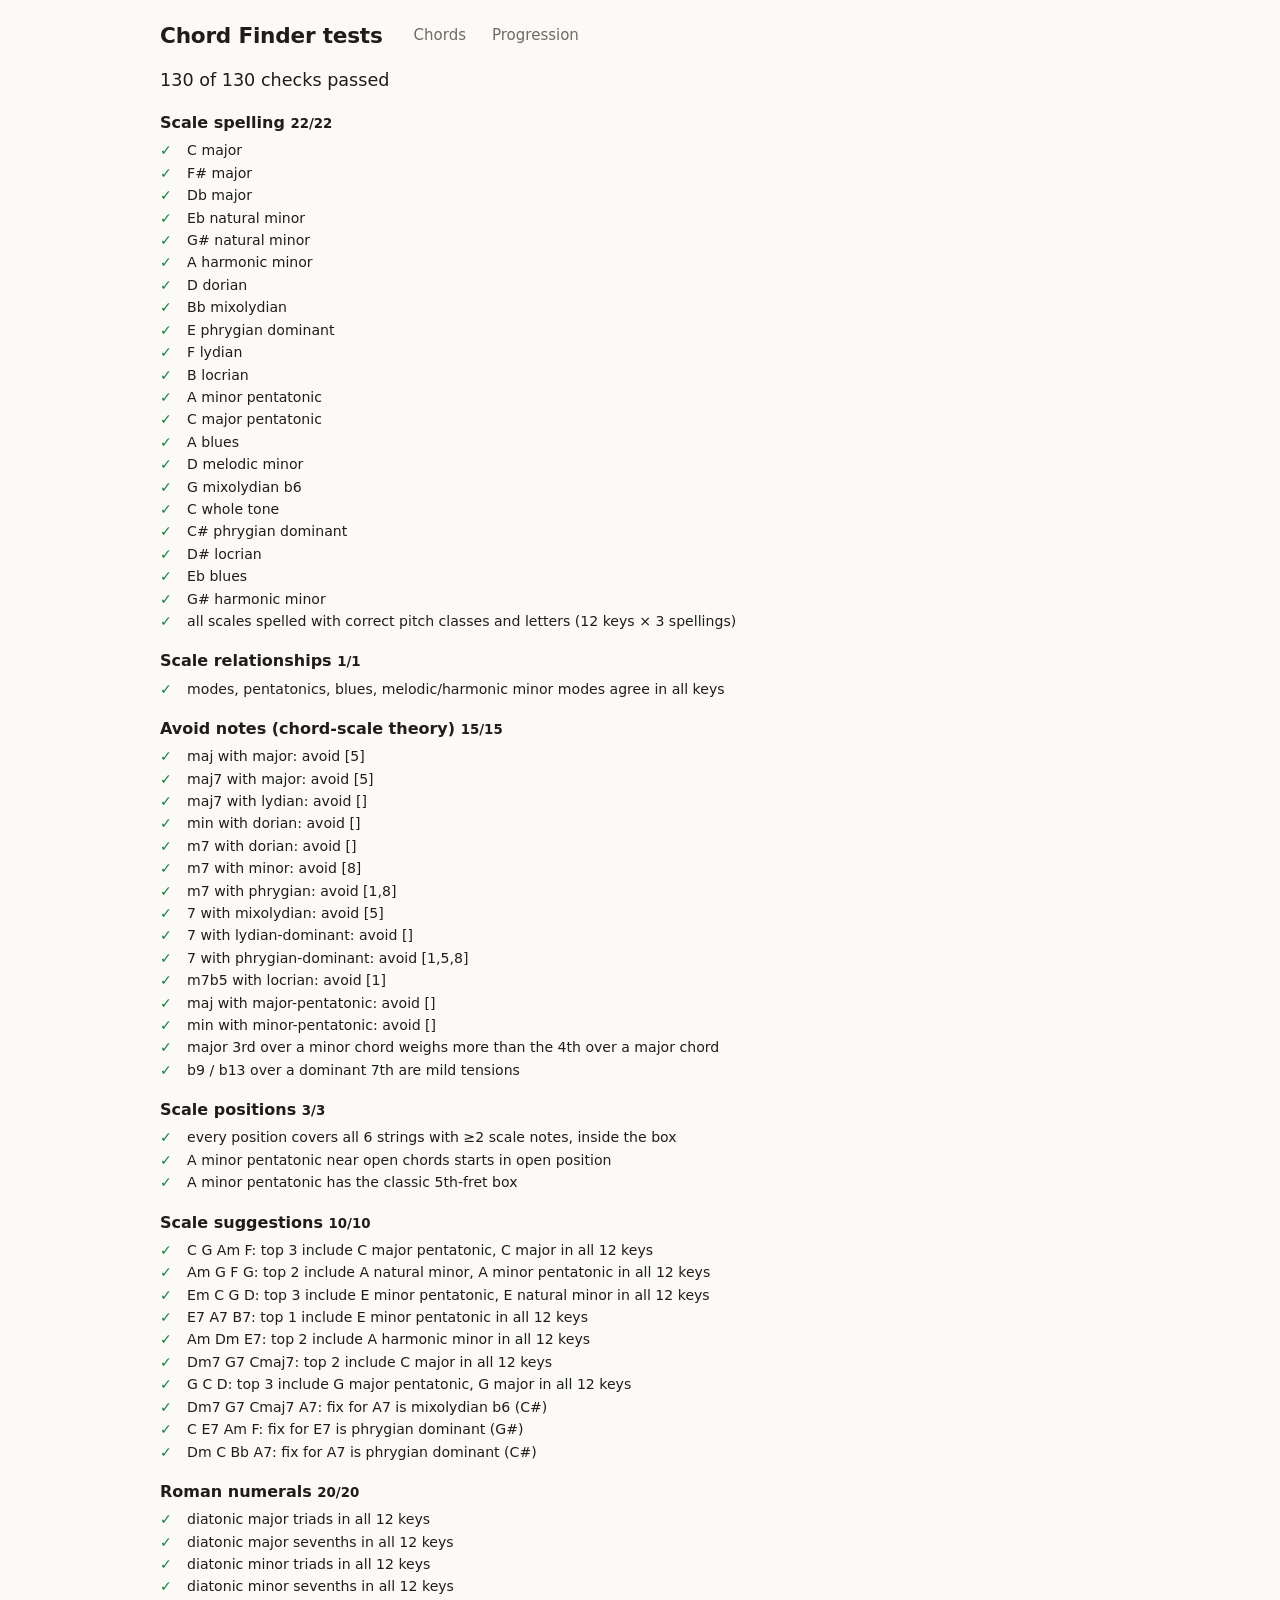
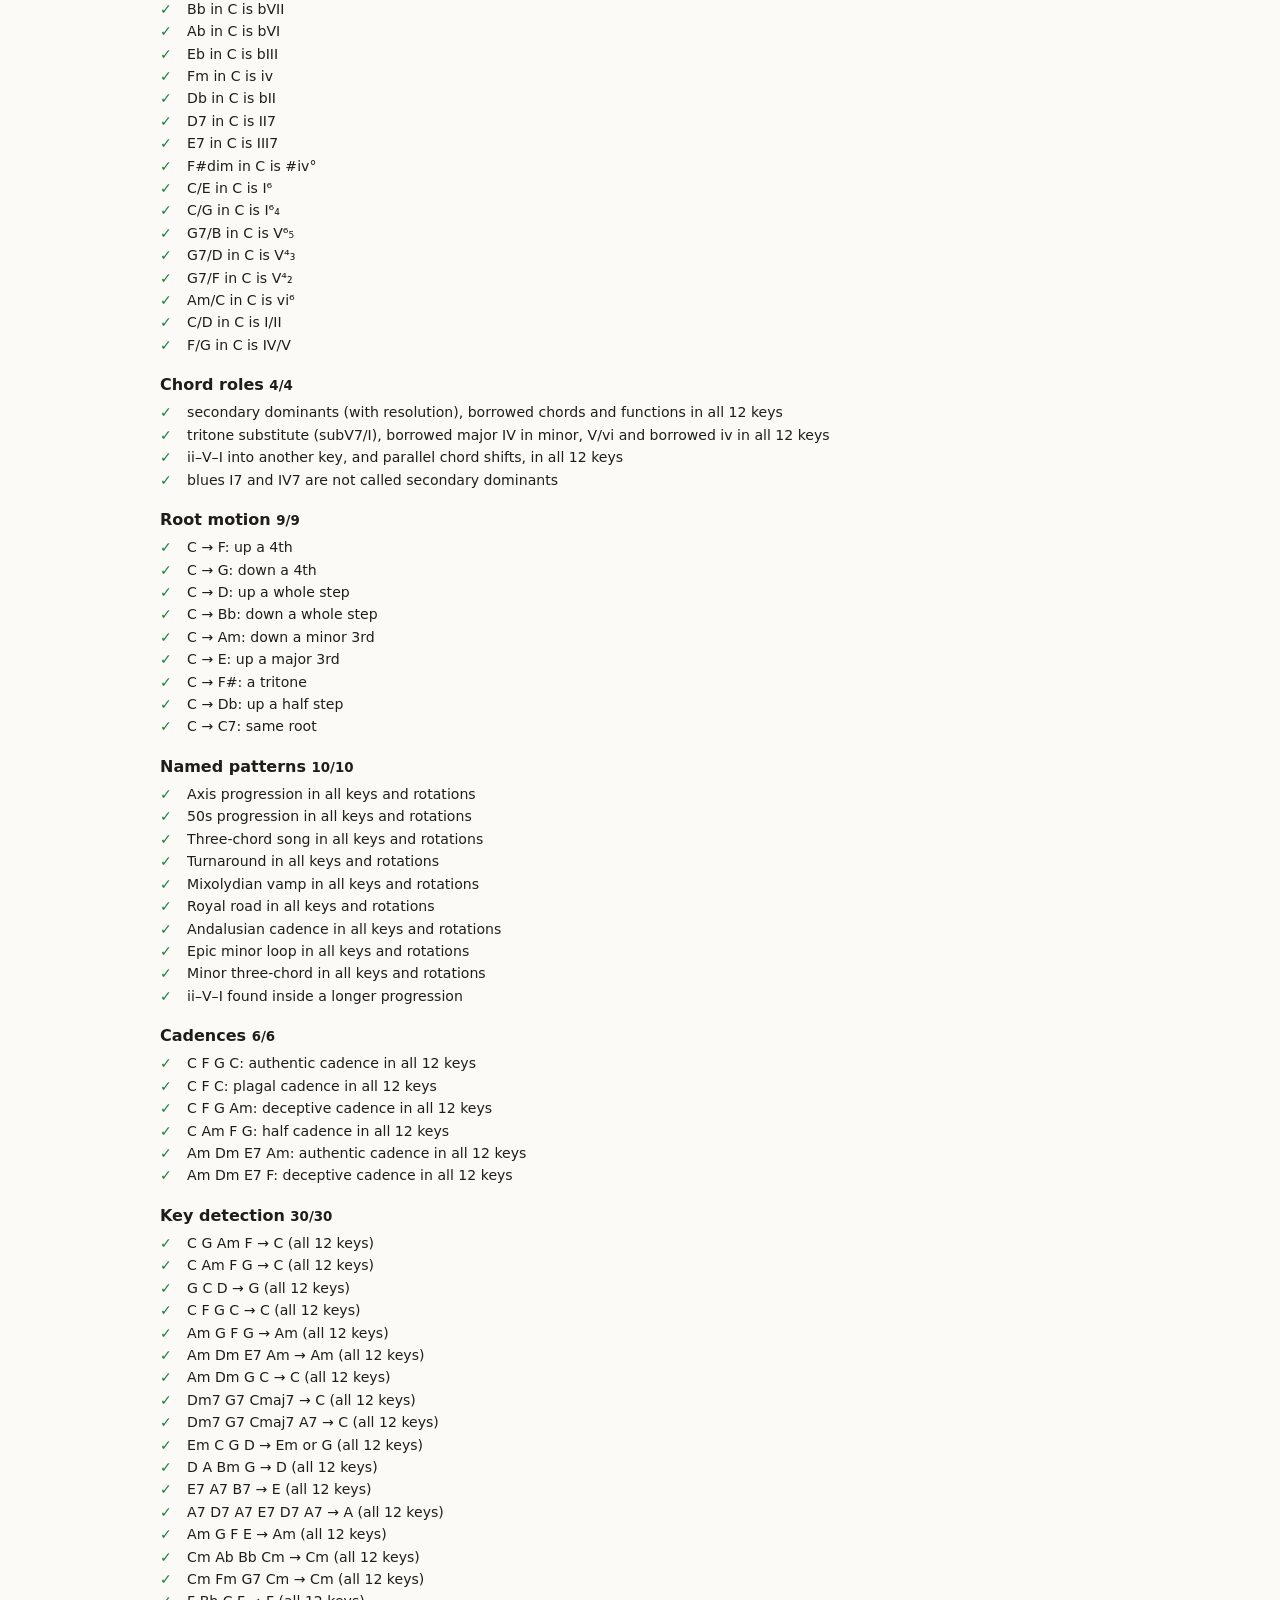
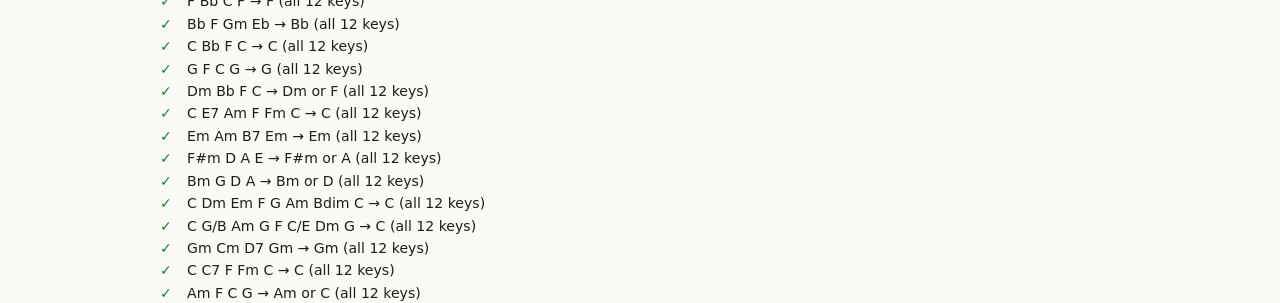
==== tests/index.html @ dffcf2ed "Initial commit: Chord Finder Chord lookup and progression planner for guitar: plain ES modules and J" ====
<!doctype html>
<html lang="en">
<head>
  <meta charset="utf-8">
  <meta name="viewport" content="width=device-width, initial-scale=1">
  <title>Chord Finder Tests</title>
  <link rel="stylesheet" href="../css/styles.css">
  <style>
    .t-summary { font-size: 1.1rem; margin: 0 0 16px; }
    .t-suite { margin: 18px 0 6px; font-size: 1rem; }
    .t-list { list-style: none; margin: 0; padding: 0; display: grid; gap: 2px; font-size: 0.88rem; }
    .t-list li { display: grid; grid-template-columns: 1.5em minmax(0, 1fr); gap: 6px; }
    .t-pass::before { content: "✓"; color: var(--easy); }
    .t-fail::before { content: "✗"; color: var(--hard); font-weight: 700; }
    .t-detail { display: block; color: var(--hard); font-size: 0.8rem; word-break: break-word; }
  </style>
</head>
<body>
  <header><h1>Chord Finder tests</h1><nav><a href="../index.html">Chords</a><a href="../progression.html">Progression</a></nav></header>
  <main><p class="t-summary" id="summary">Running…</p><div id="out"></div></main>
  <script type="module">
    const $ = s => document.querySelector(s);
    try {
      const { default: results } = await import('./tests.js');
      window.testResults = results;
      const failed = results.filter(r => !r.ok);
      $('#summary').textContent = `${results.length - failed.length} of ${results.length} checks passed${failed.length ? ` · ${failed.length} failed` : ''}`;
      const bySuite = Map.groupBy(results, r => r.suite);
      $('#out').innerHTML = [...bySuite].map(([suite, rs]) => `
        <h2 class="t-suite">${suite} <small>${rs.filter(r => r.ok).length}/${rs.length}</small></h2>
        <ul class="t-list">${rs.map(r => `<li class="${r.ok ? 't-pass' : 't-fail'}"><span>${r.name}${r.detail ? `<span class="t-detail">${r.detail}</span>` : ''}</span></li>`).join('')}</ul>`).join('');
    } catch (e) {
      window.testResults = [{ suite: 'runner', name: 'load', ok: false, detail: String(e.stack || e) }];
      $('#summary').textContent = 'Test run crashed: ' + e;
    }
  </script>
</body>
</html>
---- css/styles.css ----
:root {
  --bg: #fbfaf7;
  --surface: #ffffff;
  --text: #1f1d1a;
  --muted: #6f6a62;
  --line: #d9d4ca;
  --accent: #c2410c;
  --accent-contrast: #ffffff;
  --dot: #2b2824;
  --dot-text: #ffffff;
  --easy: #15803d;
  --improver: #4d7c0f;
  --medium: #b45309;
  --hard: #b91c1c;
  color-scheme: light;

  /* Layout: one content width and one set of control sizes for every block. */
  --content: 960px;
  --gutter: 16px;
  --control-h: 36px;
  --chip-h: 32px;
  --radius: 8px;
  --label-col: 3.5rem;   /* row labels on the chord page (Root / Type / Bass) */
  --score-col: 11em;     /* level + effort column in ranking and top-3 rows */
}
@media (prefers-color-scheme: dark) {
  :root {
    --bg: #161513;
    --surface: #211f1c;
    --text: #ece8e1;
    --muted: #a39d93;
    --line: #45413b;
    --accent: #fb923c;
    --accent-contrast: #1b1107;
    --dot: #ece8e1;
    --dot-text: #161513;
    --easy: #4ade80;
    --improver: #bef264;
    --medium: #fbbf24;
    --hard: #f87171;
    color-scheme: dark;
  }
}

/* ---- Base ---------------------------------------------------------------- */
* { box-sizing: border-box; }
body {
  margin: 0;
  background: var(--bg);
  color: var(--text);
  font: 15px/1.45 system-ui, -apple-system, "Segoe UI", sans-serif;
}
header, main, footer {
  max-width: calc(var(--content) + 2 * var(--gutter));
  margin: 0 auto;
  padding: 0 var(--gutter);
}
header { display: flex; flex-wrap: wrap; align-items: center; gap: 8px 20px; padding-top: 20px; padding-bottom: 16px; }
h1 { font-size: 1.35rem; margin: 0; letter-spacing: -0.01em; }
h2 { font-size: 1.15rem; margin: 0; }
.visually-hidden { position: absolute; width: 1px; height: 1px; overflow: hidden; clip: rect(0 0 0 0); }
.hint { color: var(--muted); font-size: 0.88rem; margin: 4px 0 0; }
.empty { color: var(--muted); }
.optional { opacity: 0.5; }
.tab { font-family: ui-monospace, "Cascadia Mono", Consolas, monospace; font-size: 0.95rem; letter-spacing: 0.06em; }

nav { display: flex; gap: 4px; }
nav a { padding: 4px 10px; border: 1px solid transparent; border-radius: var(--radius); color: var(--muted); text-decoration: none; }
nav a:hover { color: var(--text); }
nav a[aria-current="page"] { color: var(--text); background: var(--surface); border-color: var(--line); }

footer { color: var(--muted); font-size: 0.85rem; padding-bottom: 24px; }
footer > * { border-top: 1px solid var(--line); padding-top: 12px; }
footer > * + * { border-top: 0; padding-top: 0; }

/* ---- Form controls ------------------------------------------------------- */
.entry { display: grid; gap: 10px; margin: 0 0 20px; }
.field { display: flex; flex-direction: column; gap: 4px; min-width: 0; font-size: 0.8rem; color: var(--muted); }
.field input, .field select {
  width: 100%; height: var(--control-h); padding: 0 10px;
  font: inherit; font-size: 0.95rem; color: var(--text);
  background: var(--surface); border: 1px solid var(--line); border-radius: var(--radius);
}
.field.wide input { height: 42px; padding: 0 12px; font-size: 1.1rem; }
.field input:focus, .field select:focus { outline: 2px solid var(--accent); outline-offset: 1px; }
.field input.invalid { border-color: var(--hard); }

.examples { display: flex; flex-wrap: wrap; gap: 6px; }
.examples button {
  padding: 2px 10px; font: inherit; font-size: 0.8rem; color: var(--muted);
  background: none; border: 1px dashed var(--line); border-radius: 999px; cursor: pointer;
}
.examples button:hover { color: var(--text); border-color: var(--accent); }
.examples-label { font-size: 0.8rem; color: var(--muted); margin-left: 8px; align-self: center; }
.examples button.song { border-style: solid; }

/* Options fill the same width as the input above them. */
.options { display: grid; grid-template-columns: repeat(auto-fit, minmax(150px, 1fr)); gap: 12px; margin-top: 4px; }
.checks { display: flex; flex-wrap: wrap; gap: 6px 20px; font-size: 0.9rem; }
.checks label { display: inline-flex; align-items: center; gap: 6px; }
.checks input { margin: 0; accent-color: var(--accent); }
.error { color: var(--hard); margin: 0; min-height: 1em; font-size: 0.88rem; }
.error:empty { display: none; }

/* ---- Chord page pickers -------------------------------------------------- */
.pickers { display: grid; gap: 10px; margin: 0 0 24px; }
.picker-row { display: grid; grid-template-columns: var(--label-col) minmax(0, 1fr); gap: 12px; align-items: start; }
.row-label {
  font-size: 0.75rem; text-transform: uppercase; letter-spacing: 0.06em; color: var(--muted);
  line-height: var(--chip-h);
}
.picker { display: flex; flex-wrap: wrap; gap: 6px; }
.picker button, .picker select {
  height: var(--chip-h); min-width: 40px; padding: 0 9px;
  font: inherit; font-size: 0.9rem; color: var(--text);
  background: var(--surface); border: 1px solid var(--line); border-radius: 6px; cursor: pointer;
}
.picker button:hover, .picker select:hover { border-color: var(--accent); }
/* Segmented Auto / ♭ / ♯ control at the end of the root row. */
.seg { display: inline-flex; margin-left: auto; }
.picker .seg button { min-width: 0; border-radius: 0; margin-left: -1px; }
.picker .seg button:first-child { border-radius: 6px 0 0 6px; margin-left: 0; }
.picker .seg button:last-child { border-radius: 0 6px 6px 0; }
.picker .seg button[aria-pressed="true"] { position: relative; }
.picker button[aria-pressed="true"], .picker select.active { background: var(--accent); border-color: var(--accent); color: var(--accent-contrast); }
.picker select option, .picker select optgroup { background: var(--surface); color: var(--text); }

#chord-info h2 { margin: 0 0 6px; font-size: 1.8rem; }
#chord-info h2 small { font-size: 1rem; font-weight: 400; color: var(--muted); margin-left: 6px; }
#chord-info dl { display: flex; flex-wrap: wrap; gap: 6px 28px; margin: 0; }
#chord-info dt { font-size: 0.75rem; text-transform: uppercase; letter-spacing: 0.06em; color: var(--muted); }
#chord-info dd { margin: 0; font-size: 1.05rem; word-spacing: 0.3em; }

/* ---- Voicing cards and diagrams ----------------------------------------- */
.voicing-grid {
  display: grid; grid-template-columns: repeat(auto-fill, minmax(150px, 1fr));
  gap: 12px; margin: 20px 0 24px;
}
.voicing {
  margin: 0; padding: 10px 8px 12px; background: var(--surface);
  border: 1px solid var(--line); border-radius: 10px;
  display: flex; flex-direction: column; align-items: center;
}
.voicing.differs { border-color: var(--accent); }
.voicing figcaption { display: flex; flex-direction: column; align-items: center; gap: 2px; text-align: center; font-size: 0.82rem; }
.shape, .reasons { color: var(--muted); }
.reasons { font-size: 0.75rem; }

.badge { font-size: 0.72rem; font-weight: 600; text-transform: uppercase; letter-spacing: 0.05em; }
.badge.beginner { color: var(--easy); }
.badge.improver { color: var(--improver); }
.badge.intermediate { color: var(--medium); }
.badge.advanced { color: var(--hard); }

.chord-diagram { overflow: visible; }
.chord-diagram .string, .chord-diagram .fret { stroke: var(--line); stroke-width: 1.2; }
.chord-diagram .string { stroke: var(--muted); stroke-width: 1; }
.chord-diagram .nut { stroke: var(--text); stroke-width: 4; }
.chord-diagram .dot, .chord-diagram .barre { fill: var(--dot); }
.chord-diagram .dot.root { fill: var(--accent); }
.chord-diagram .open { fill: none; stroke: var(--text); stroke-width: 1.4; }
.chord-diagram .open.root { stroke: var(--accent); stroke-width: 2; }
.chord-diagram .finger { fill: var(--dot-text); font-size: 10px; font-weight: 700; }
.chord-diagram .dot.root + .finger { fill: var(--accent-contrast); }
.chord-diagram .marker { fill: var(--muted); font-size: 14px; }
.chord-diagram .fret-label { fill: var(--muted); font-size: 11px; }
.chord-diagram .note-name { fill: var(--muted); font-size: 10px; }

/* ---- Progression page: harmony ------------------------------------------- */
#harmony { margin: 0 0 28px; }
#harmony:empty { display: none; }
.h-flow { display: flex; flex-wrap: wrap; align-items: center; gap: 8px 4px; margin-top: 12px; }
.h-chord {
  display: flex; flex-direction: column; align-items: center; min-width: 76px; padding: 6px 10px 7px;
  background: var(--surface); border: 1px solid var(--line); border-top: 3px solid var(--line); border-radius: var(--radius);
}
.h-chord.fn-T { border-top-color: var(--easy); }
.h-chord.fn-S { border-top-color: var(--medium); }
.h-chord.fn-D { border-top-color: var(--hard); }
.h-chord.secondary, .h-chord.borrowed, .h-chord.chromatic, .h-chord.tonicized { border-style: dashed; border-top-style: solid; }
.h-sym { font-size: 0.8rem; color: var(--muted); }
.h-num { font-size: 1.25rem; font-weight: 700; font-family: Georgia, "Times New Roman", serif; line-height: 1.2; }
.h-fn { font-size: 0.7rem; color: var(--muted); text-transform: uppercase; letter-spacing: 0.04em; }
.h-move { display: flex; flex-direction: column; align-items: center; min-width: 30px; font-size: 0.8rem; color: var(--muted); }
.h-move.strong { color: var(--easy); font-weight: 700; }
.h-move small { font-size: 0.65rem; }
.h-key { display: flex; flex-wrap: wrap; gap: 4px 16px; margin: 10px 0 0; font-size: 0.78rem; color: var(--muted); }
.h-key span::before { content: ""; display: inline-block; width: 14px; height: 3px; margin-right: 6px; vertical-align: middle; background: var(--line); }
.h-key .k-T::before { background: var(--easy); }
.h-key .k-S::before { background: var(--medium); }
.h-key .k-D::before { background: var(--hard); }
.h-key .k-out::before { background: none; border-top: 2px dashed var(--muted); height: 0; }
.h-key span:last-child::before { display: none; }
.h-key b { color: var(--easy); }
.h-notes { margin: 12px 0 0; padding-left: 18px; font-size: 0.88rem; color: var(--muted); }
.h-notes li { margin: 2px 0; }
.h-notes strong { color: var(--text); }

/* ---- Progression page: rankings ----------------------------------------- */
.rankings { display: grid; grid-template-columns: repeat(auto-fit, minmax(340px, 1fr)); gap: 20px 24px; }
.rankings .hint { margin: 2px 0 8px; }
.options-list, .alts { list-style: none; margin: 0; padding: 0; display: grid; gap: 4px; }

/* Ranking rows and top-3 rows share one look and one score column. */
.option, .alt {
  width: 100%; display: grid; gap: 10px; align-items: center;
  min-height: 40px; padding: 5px 10px;
  font: inherit; font-size: 0.88rem; text-align: left; color: var(--text);
  background: var(--surface); border: 1px solid var(--line); border-radius: var(--radius); cursor: pointer;
}
.option { grid-template-columns: 5.5em minmax(0, 1fr) 44px var(--score-col); }
.alt { grid-template-columns: 2em minmax(0, 1fr) var(--score-col); }
.option:hover, .alt:hover { border-color: var(--accent); }
.option[aria-pressed="true"], .alt[aria-pressed="true"] { border-color: var(--accent); box-shadow: inset 3px 0 0 var(--accent); }
.option.infeasible { color: var(--muted); }
.option.infeasible .opt-score { grid-column: span 2; justify-content: flex-end; }

.opt-label { font-weight: 600; line-height: 1.2; }
.opt-label small { display: block; font-weight: 400; color: var(--muted); font-size: 0.75rem; }
.opt-chords { color: var(--muted); overflow: hidden; text-overflow: ellipsis; white-space: nowrap; }
.opt-chords s { opacity: 0.6; }
.opt-meter { height: 6px; background: var(--line); border-radius: 3px; overflow: hidden; }
.opt-meter span { display: block; height: 100%; background: var(--accent); border-radius: 3px; }

/* Level on the left, effort on the right, same position in every row. */
.opt-score, .alt-cost {
  display: flex; justify-content: space-between; align-items: baseline; gap: 8px;
  white-space: nowrap; font-variant-numeric: tabular-nums;
}
.effort { font-variant-numeric: tabular-nums; }

.alt-rank { font-weight: 700; color: var(--muted); }
.alt-tabs { display: flex; flex-wrap: wrap; gap: 2px 14px; font-family: ui-monospace, "Cascadia Mono", Consolas, monospace; letter-spacing: 0.04em; }
.alt-tabs .diff { color: var(--accent); font-weight: 700; }

/* ---- Progression page: arrangement --------------------------------------- */
#arrangement { margin: 32px 0 28px; }
#arrangement .alts { margin: 10px 0 0; }
#arrangement > .hint { margin-top: 10px; }
.sequence { display: flex; flex-wrap: wrap; align-items: stretch; gap: 12px 4px; margin-top: 14px; }
.sequence .voicing { width: 150px; justify-content: flex-start; }
.sequence .move { align-self: center; }
.step-name { font-weight: 700; font-size: 1.1rem; }
.step-name small, .sounds { font-weight: 400; font-size: 0.75rem; color: var(--muted); }
.move { display: flex; flex-direction: column; align-items: center; width: 40px; color: var(--muted); font-size: 1.1rem; line-height: 1.2; }
.move small { font-size: 0.7rem; }
.move.stay, .move.slide { color: var(--easy); }

/* ---- Progression page: scales -------------------------------------------- */
#scales { margin: 8px 0 32px; }
#scales h3 { font-size: 1rem; margin: 22px 0 8px; }
#scales h3 small { font-weight: 400; color: var(--muted); }
.scale-list { margin-top: 10px; }
.scale-row { line-height: 1.3; }
.scale-main small { color: var(--muted); font-weight: 400; }
.scale-notes { font-size: 0.8rem; }
.per-chord { list-style: none; margin: 0; padding: 0; display: grid; gap: 4px; }
.per-chord li {
  display: grid; grid-template-columns: 5.5em minmax(0, 1fr); gap: 10px; align-items: baseline;
  padding: 6px 10px; border: 1px solid var(--line); border-radius: var(--radius); background: var(--surface); font-size: 0.88rem;
}
.per-chord li.misfit { border-color: var(--medium); }
.pc-chord { font-weight: 700; }
.watch { color: var(--medium); font-weight: 600; text-decoration: underline dotted; cursor: help; }
.fb-head { display: flex; flex-wrap: wrap; align-items: center; justify-content: space-between; gap: 8px 16px; margin: 22px 0 8px; }
.fb-head h3 { margin: 0 !important; }
.fb-wrap { overflow-x: auto; border: 1px solid var(--line); border-radius: var(--radius); background: var(--surface); padding: 8px 6px 2px; }
.fretboard { display: block; width: 100%; min-width: 720px; height: auto; }
.fb-string { stroke: var(--muted); stroke-width: 1; }
.fb-fret { stroke: var(--line); stroke-width: 1.5; }
.fb-nut { stroke: var(--text); stroke-width: 4; }
.fb-marker { fill: var(--line); }
.fb-num { fill: var(--muted); font-size: 11px; }
.fb-pos { fill: var(--accent); opacity: 0.12; }
.fb-note circle { fill: var(--surface); stroke: var(--text); stroke-width: 1.2; }
.fb-note text { fill: var(--text); font-size: 9.5px; font-weight: 600; }
.fb-note.root circle { fill: var(--accent); stroke: var(--accent); }
.fb-note.root text { fill: var(--accent-contrast); }
.fb-note.dim { opacity: 0.3; }

/* ---- Scoring legend ------------------------------------------------------ */
.legend { font-size: 0.85rem; color: var(--muted); }
.legend summary { cursor: pointer; color: var(--text); }
.legend p { margin: 8px 0; max-width: 75ch; }
.legend table { border-collapse: collapse; margin: 4px 0; }
.legend td { padding: 3px 14px 3px 0; vertical-align: top; }
.legend td:first-child { width: 8.5em; }
.legend td.num { font-variant-numeric: tabular-nums; white-space: nowrap; color: var(--text); }
#stats { margin: 12px 0 0; }

/* ---- Small screens ------------------------------------------------------- */
@media (max-width: 560px) {
  :root { --score-col: 9.5em; --label-col: 2.75rem; }
  .option { grid-template-columns: 5em minmax(0, 1fr) var(--score-col); }
  .opt-meter { display: none; }
  .option.infeasible .opt-score { grid-column: 2 / -1; justify-content: flex-start; font-size: 0.8rem; white-space: normal; }
  .alt { grid-template-columns: 1.6em minmax(0, 1fr); }
  .alt-cost { grid-column: 2; justify-content: flex-start; gap: 12px; }
  .badge { font-size: 0.68rem; letter-spacing: 0.03em; }
  .sequence .voicing { width: calc(50% - 24px); }
  .move { width: 32px; }
}
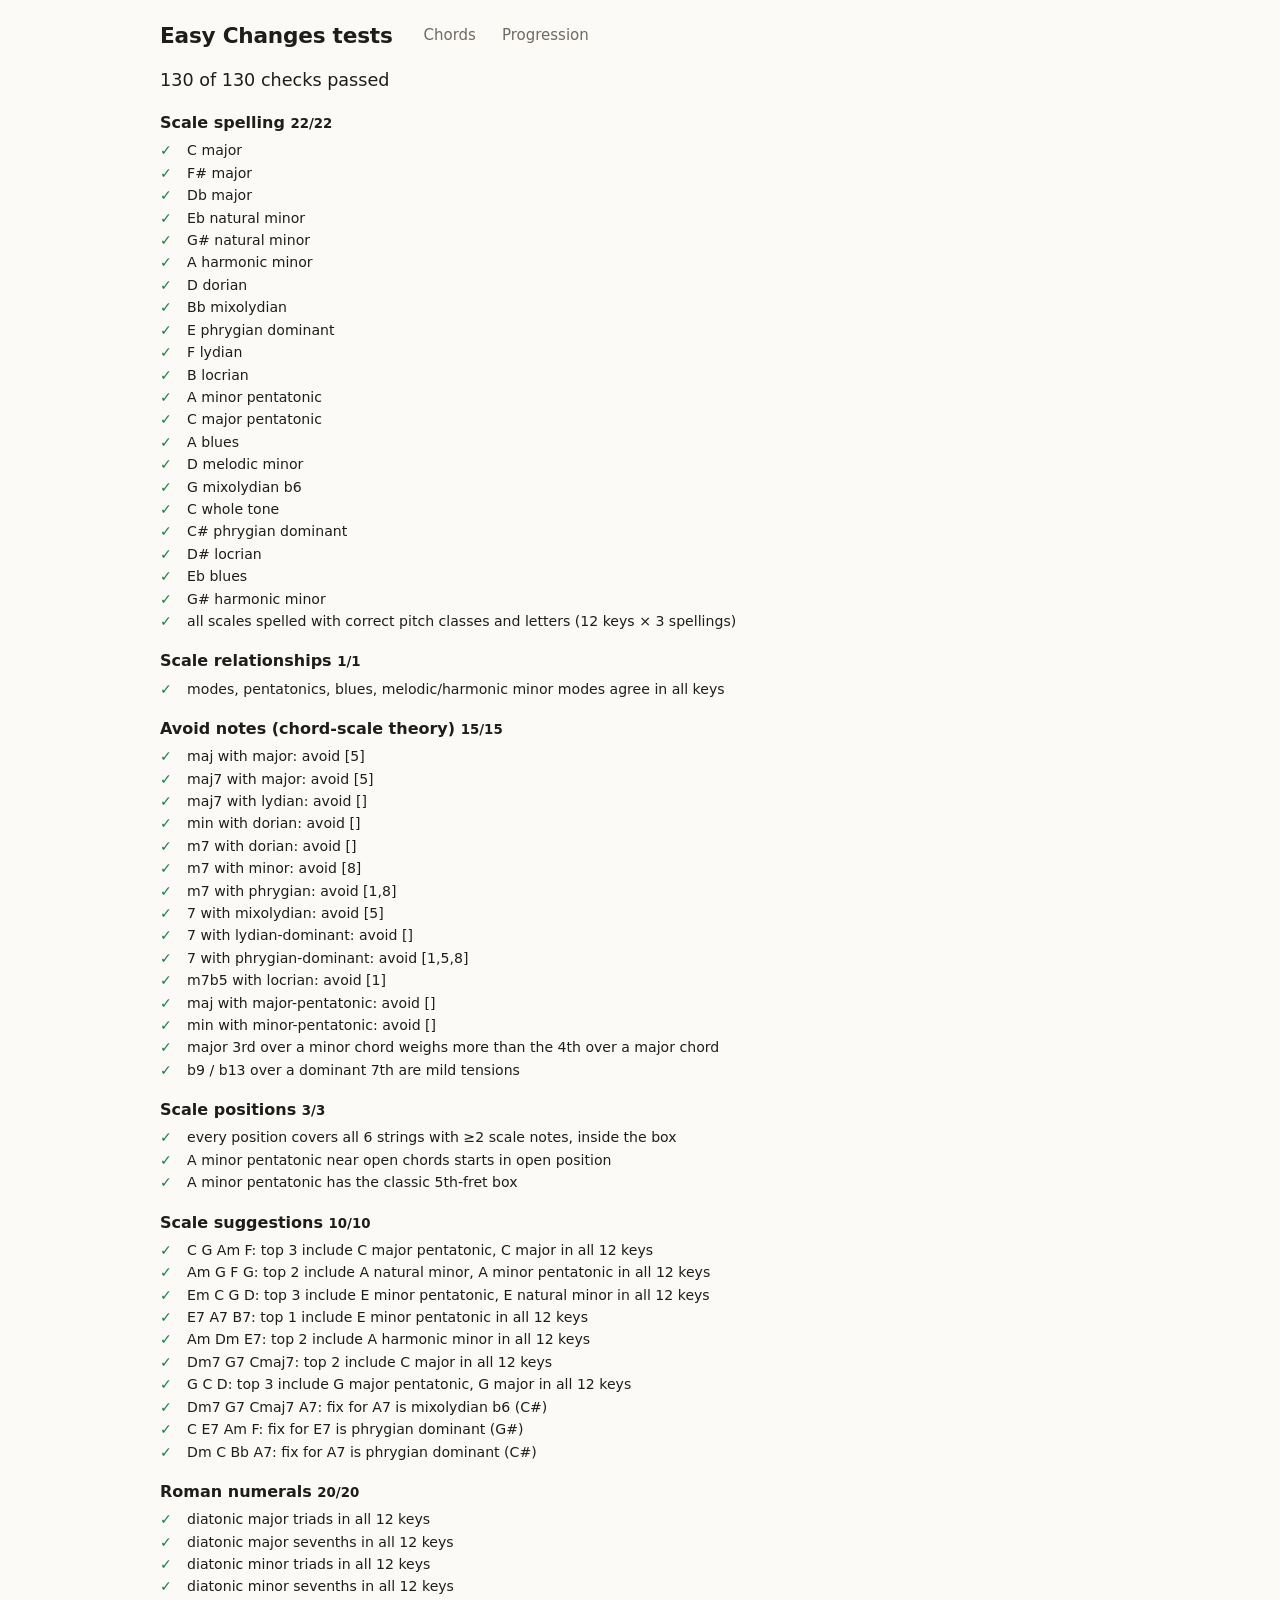
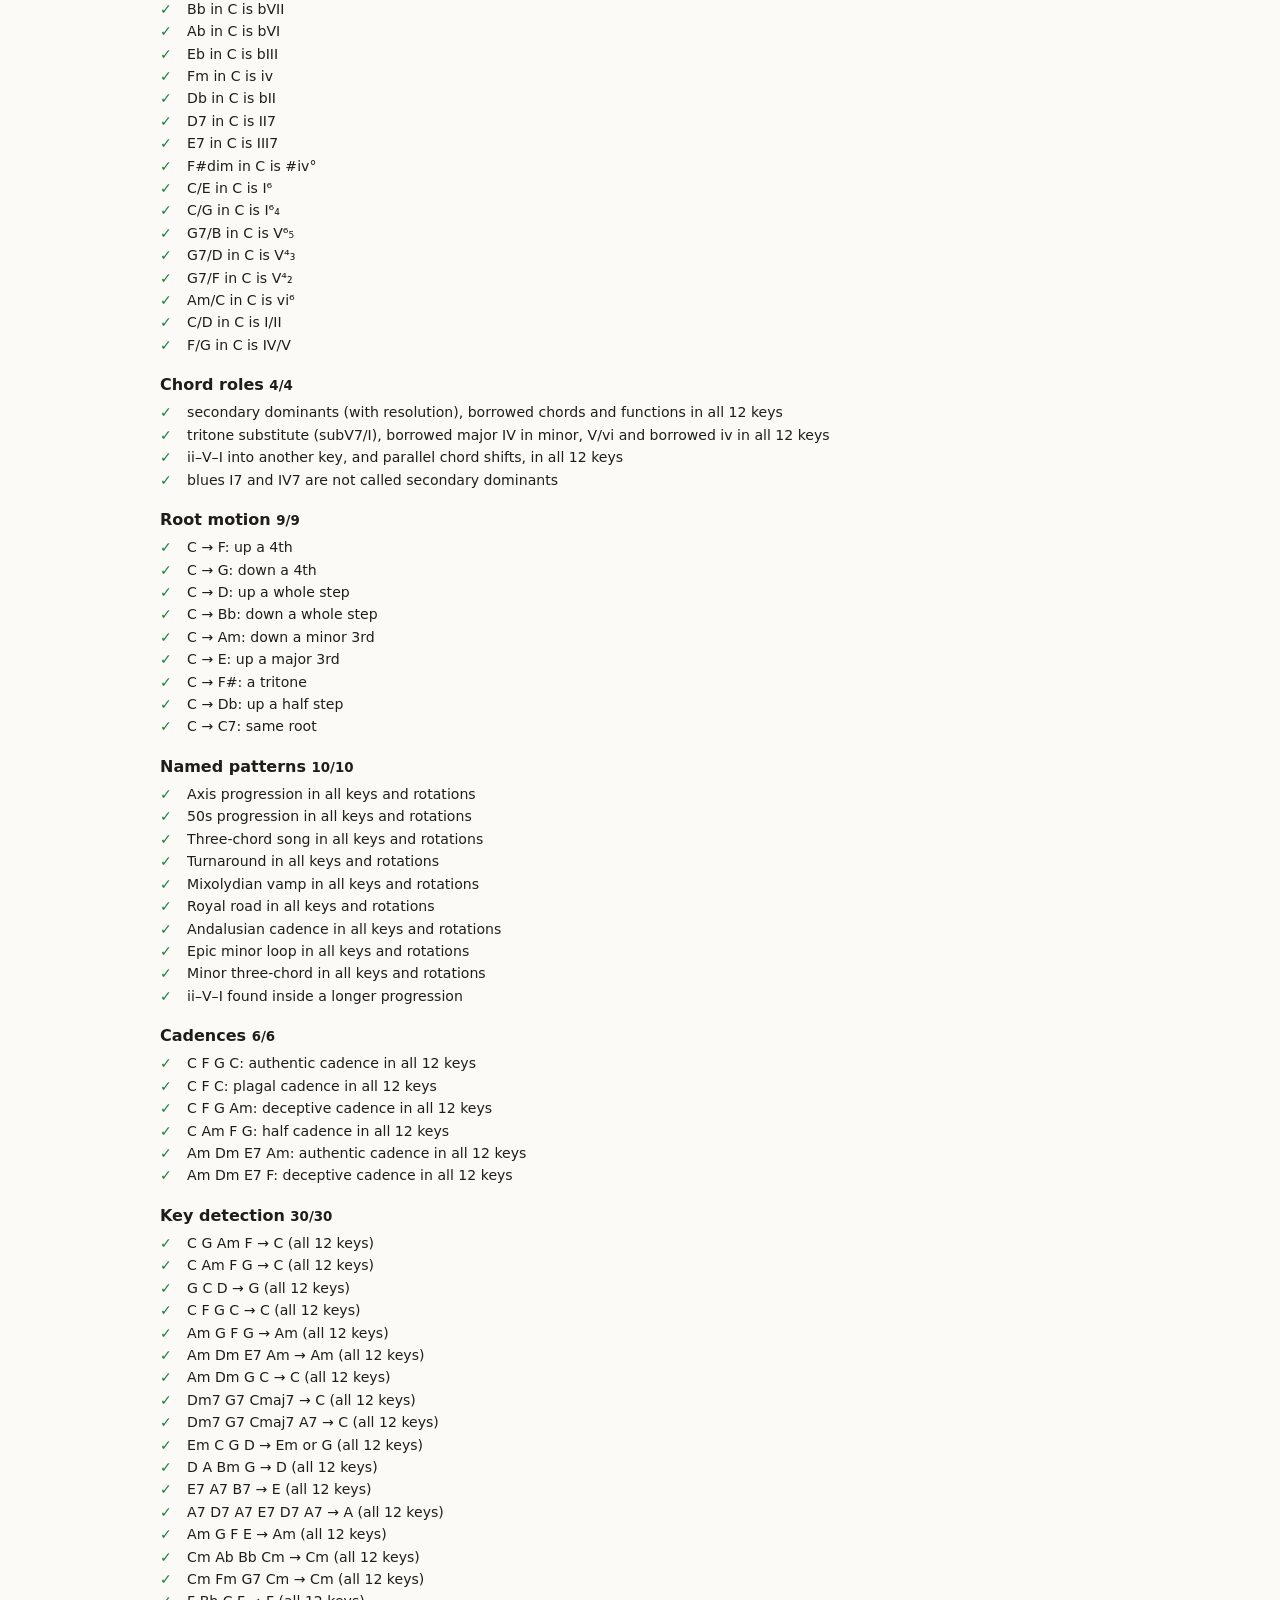
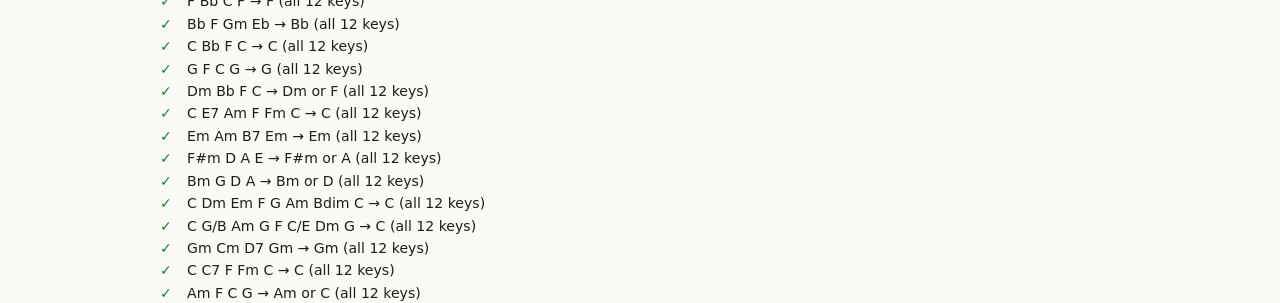
==== commit 87079cf4: "Rename to Easy Changes; prepare for GitHub Pages Page titles, headers and docs use the new name. .no" ====
--- a/tests/index.html
+++ b/tests/index.html
@@ -3,7 +3,7 @@
 <head>
   <meta charset="utf-8">
   <meta name="viewport" content="width=device-width, initial-scale=1">
-  <title>Chord Finder Tests</title>
+  <title>Easy Changes Tests</title>
   <link rel="stylesheet" href="../css/styles.css">
   <style>
     .t-summary { font-size: 1.1rem; margin: 0 0 16px; }
@@ -16,7 +16,7 @@
   </style>
 </head>
 <body>
-  <header><h1>Chord Finder tests</h1><nav><a href="../index.html">Chords</a><a href="../progression.html">Progression</a></nav></header>
+  <header><h1>Easy Changes tests</h1><nav><a href="../index.html">Chords</a><a href="../progression.html">Progression</a></nav></header>
   <main><p class="t-summary" id="summary">Running…</p><div id="out"></div></main>
   <script type="module">
     const $ = s => document.querySelector(s);
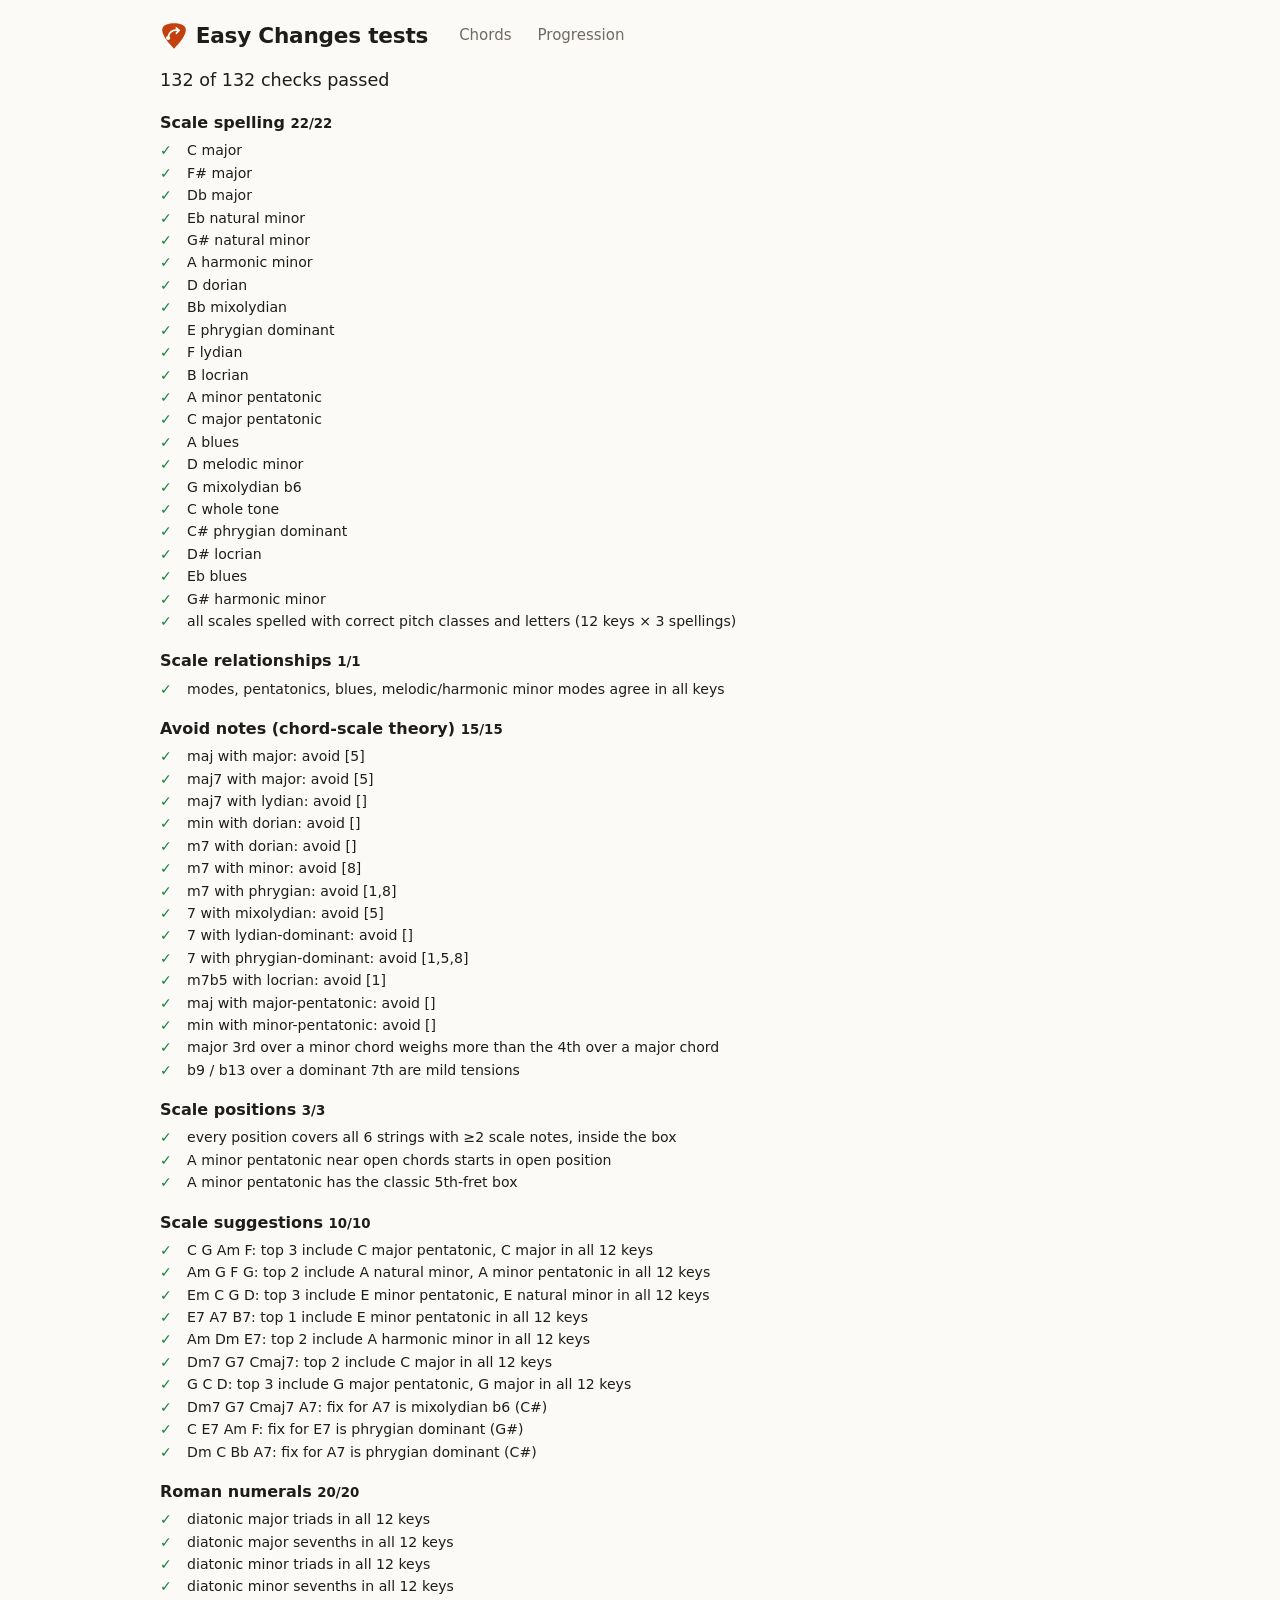
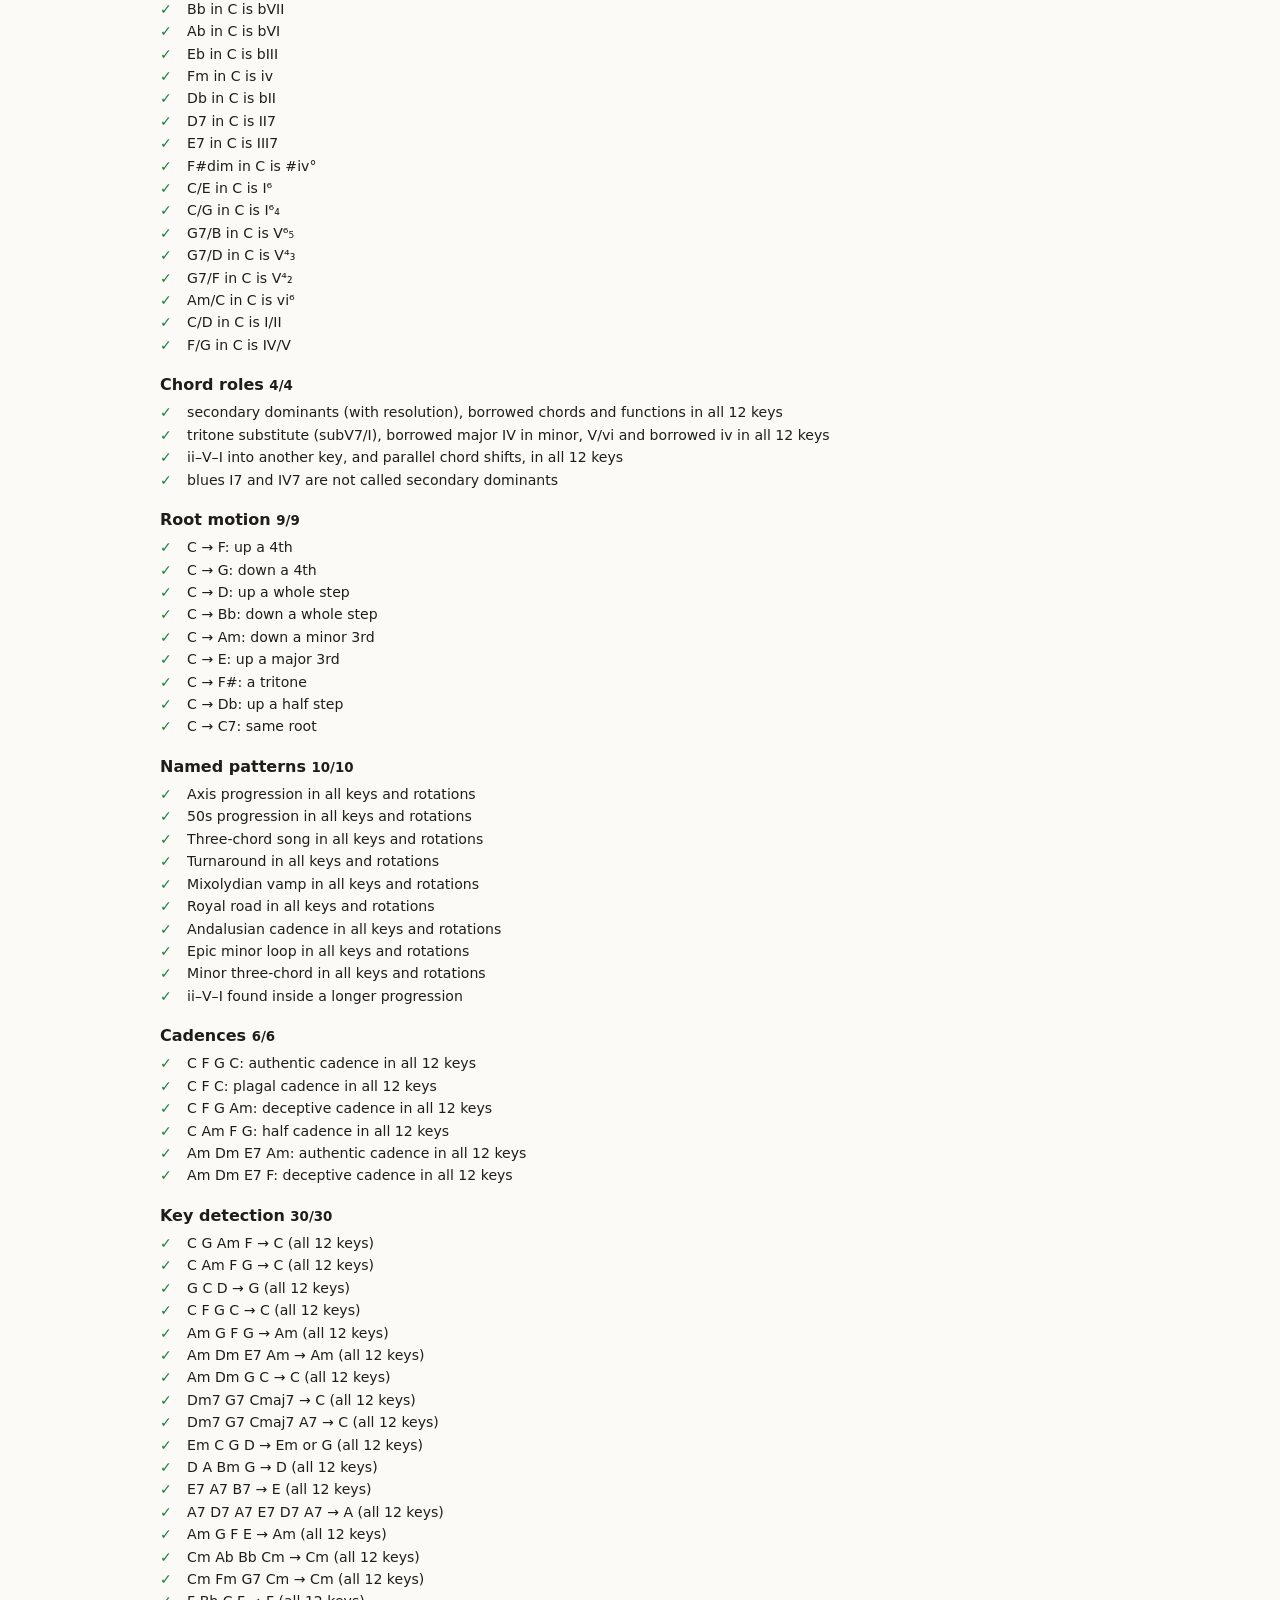
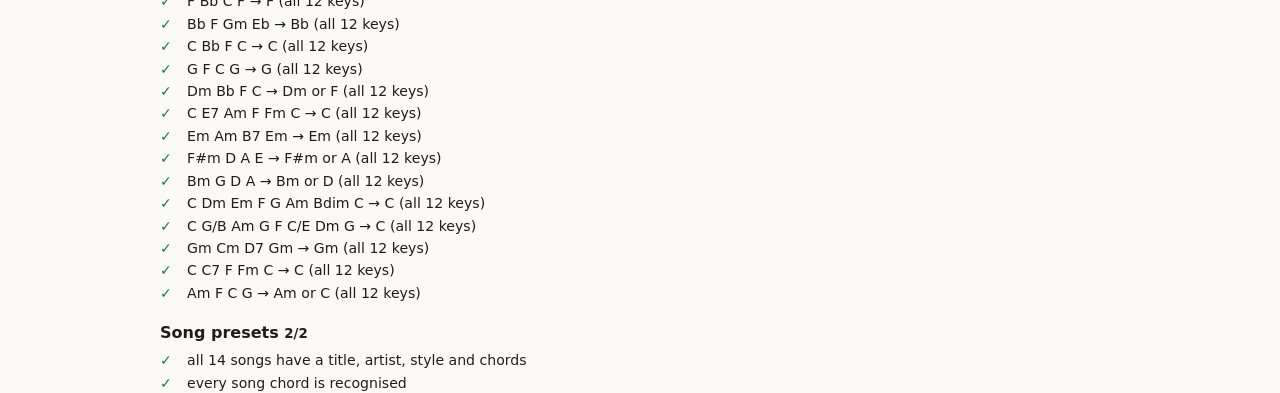
==== commit ac73af29: "Add the pick logo; fix sideways scrolling on small phones img/logo.svg is the header mark on every p" ====
--- a/tests/index.html
+++ b/tests/index.html
@@ -4,6 +4,7 @@
   <meta charset="utf-8">
   <meta name="viewport" content="width=device-width, initial-scale=1">
   <title>Easy Changes Tests</title>
+  <link rel="icon" href="../img/logo.svg" type="image/svg+xml">
   <link rel="stylesheet" href="../css/styles.css">
   <style>
     .t-summary { font-size: 1.1rem; margin: 0 0 16px; }
@@ -14,10 +15,11 @@
     .t-fail::before { content: "✗"; color: var(--hard); font-weight: 700; }
     .t-detail { display: block; color: var(--hard); font-size: 0.8rem; word-break: break-word; }
   </style>
+  <noscript><style>#summary { display: none; }</style></noscript>
 </head>
 <body>
-  <header><h1>Easy Changes tests</h1><nav><a href="../index.html">Chords</a><a href="../progression.html">Progression</a></nav></header>
-  <main><p class="t-summary" id="summary">Running…</p><div id="out"></div></main>
+  <header><h1><img class="logo" src="../img/logo.svg" alt="">Easy Changes tests</h1><nav><a href="../index.html">Chords</a><a href="../progression.html">Progression</a></nav></header>
+  <main><noscript><p class="noscript">The tests run in your browser, so they need JavaScript. Turn it on for this site and reload the page.</p></noscript><p class="t-summary" id="summary">Running…</p><div id="out"></div></main>
   <script type="module">
     const $ = s => document.querySelector(s);
     try {
--- a/css/styles.css
+++ b/css/styles.css
@@ -56,7 +56,9 @@
   padding: 0 var(--gutter);
 }
 header { display: flex; flex-wrap: wrap; align-items: center; gap: 8px 20px; padding-top: 20px; padding-bottom: 16px; }
-h1 { font-size: 1.35rem; margin: 0; letter-spacing: -0.01em; }
+h1 { font-size: 1.35rem; margin: 0; letter-spacing: -0.01em; display: flex; align-items: center; gap: 0.35em; }
+/* Sized in em so the pick scales with the title. */
+h1 .logo { width: 1.3em; height: 1.3em; flex: none; }
 h2 { font-size: 1.15rem; margin: 0; }
 .visually-hidden { position: absolute; width: 1px; height: 1px; overflow: hidden; clip: rect(0 0 0 0); }
 .hint { color: var(--muted); font-size: 0.88rem; margin: 4px 0 0; }
@@ -74,7 +76,8 @@
 footer > * + * { border-top: 0; padding-top: 0; }
 
 /* ---- Form controls ------------------------------------------------------- */
-.entry { display: grid; gap: 10px; margin: 0 0 20px; }
+/* minmax(0, …): the song picker is as wide as its longest title and must not widen the form. */
+.entry { display: grid; grid-template-columns: minmax(0, 1fr); gap: 10px; margin: 0 0 20px; }
 .field { display: flex; flex-direction: column; gap: 4px; min-width: 0; font-size: 0.8rem; color: var(--muted); }
 .field input, .field select {
   width: 100%; height: var(--control-h); padding: 0 10px;
@@ -91,16 +94,26 @@
   background: none; border: 1px dashed var(--line); border-radius: 999px; cursor: pointer;
 }
 .examples button:hover { color: var(--text); border-color: var(--accent); }
-.examples-label { font-size: 0.8rem; color: var(--muted); margin-left: 8px; align-self: center; }
-.examples button.song { border-style: solid; }
+.song-pick { display: inline-flex; align-items: center; gap: 6px; max-width: 100%; font-size: 0.8rem; color: var(--muted); }
+.song-pick select {
+  min-width: 0; padding: 2px 6px; font: inherit; color: var(--text);
+  background: var(--surface); border: 1px solid var(--line); border-radius: 999px; cursor: pointer;
+}
+.song-pick select:hover { border-color: var(--accent); }
 
 /* Options fill the same width as the input above them. */
-.options { display: grid; grid-template-columns: repeat(auto-fit, minmax(150px, 1fr)); gap: 12px; margin-top: 4px; }
+/* min(…, 100%) keeps a column from ever being wider than a small phone. */
+.options { display: grid; grid-template-columns: repeat(auto-fit, minmax(min(130px, 100%), 1fr)); gap: 12px; margin-top: 4px; }
 .checks { display: flex; flex-wrap: wrap; gap: 6px 20px; font-size: 0.9rem; }
 .checks label { display: inline-flex; align-items: center; gap: 6px; }
 .checks input { margin: 0; accent-color: var(--accent); }
 .error { color: var(--hard); margin: 0; min-height: 1em; font-size: 0.88rem; }
 .error:empty { display: none; }
+.noscript {
+  margin: 8px 0 16px; padding: 12px var(--gutter);
+  background: var(--surface); border: 1px solid var(--line); border-left: 4px solid var(--accent);
+  border-radius: var(--radius);
+}
 
 /* ---- Chord page pickers -------------------------------------------------- */
 .pickers { display: grid; gap: 10px; margin: 0 0 24px; }
@@ -133,7 +146,7 @@
 
 /* ---- Voicing cards and diagrams ----------------------------------------- */
 .voicing-grid {
-  display: grid; grid-template-columns: repeat(auto-fill, minmax(150px, 1fr));
+  display: grid; grid-template-columns: repeat(auto-fill, minmax(min(150px, 100%), 1fr));
   gap: 12px; margin: 20px 0 24px;
 }
 .voicing {
@@ -197,7 +210,7 @@
 .h-notes strong { color: var(--text); }
 
 /* ---- Progression page: rankings ----------------------------------------- */
-.rankings { display: grid; grid-template-columns: repeat(auto-fit, minmax(340px, 1fr)); gap: 20px 24px; }
+.rankings { display: grid; grid-template-columns: repeat(auto-fit, minmax(min(340px, 100%), 1fr)); gap: 20px 24px; }
 .rankings .hint { margin: 2px 0 8px; }
 .options-list, .alts { list-style: none; margin: 0; padding: 0; display: grid; gap: 4px; }
 
@@ -299,4 +312,7 @@
   .badge { font-size: 0.68rem; letter-spacing: 0.03em; }
   .sequence .voicing { width: calc(50% - 24px); }
   .move { width: 32px; }
-}
+  /* Keep the title, logo and page links on one row on a phone. */
+  header { column-gap: 8px; }
+  nav a { padding: 4px 6px; }
+}
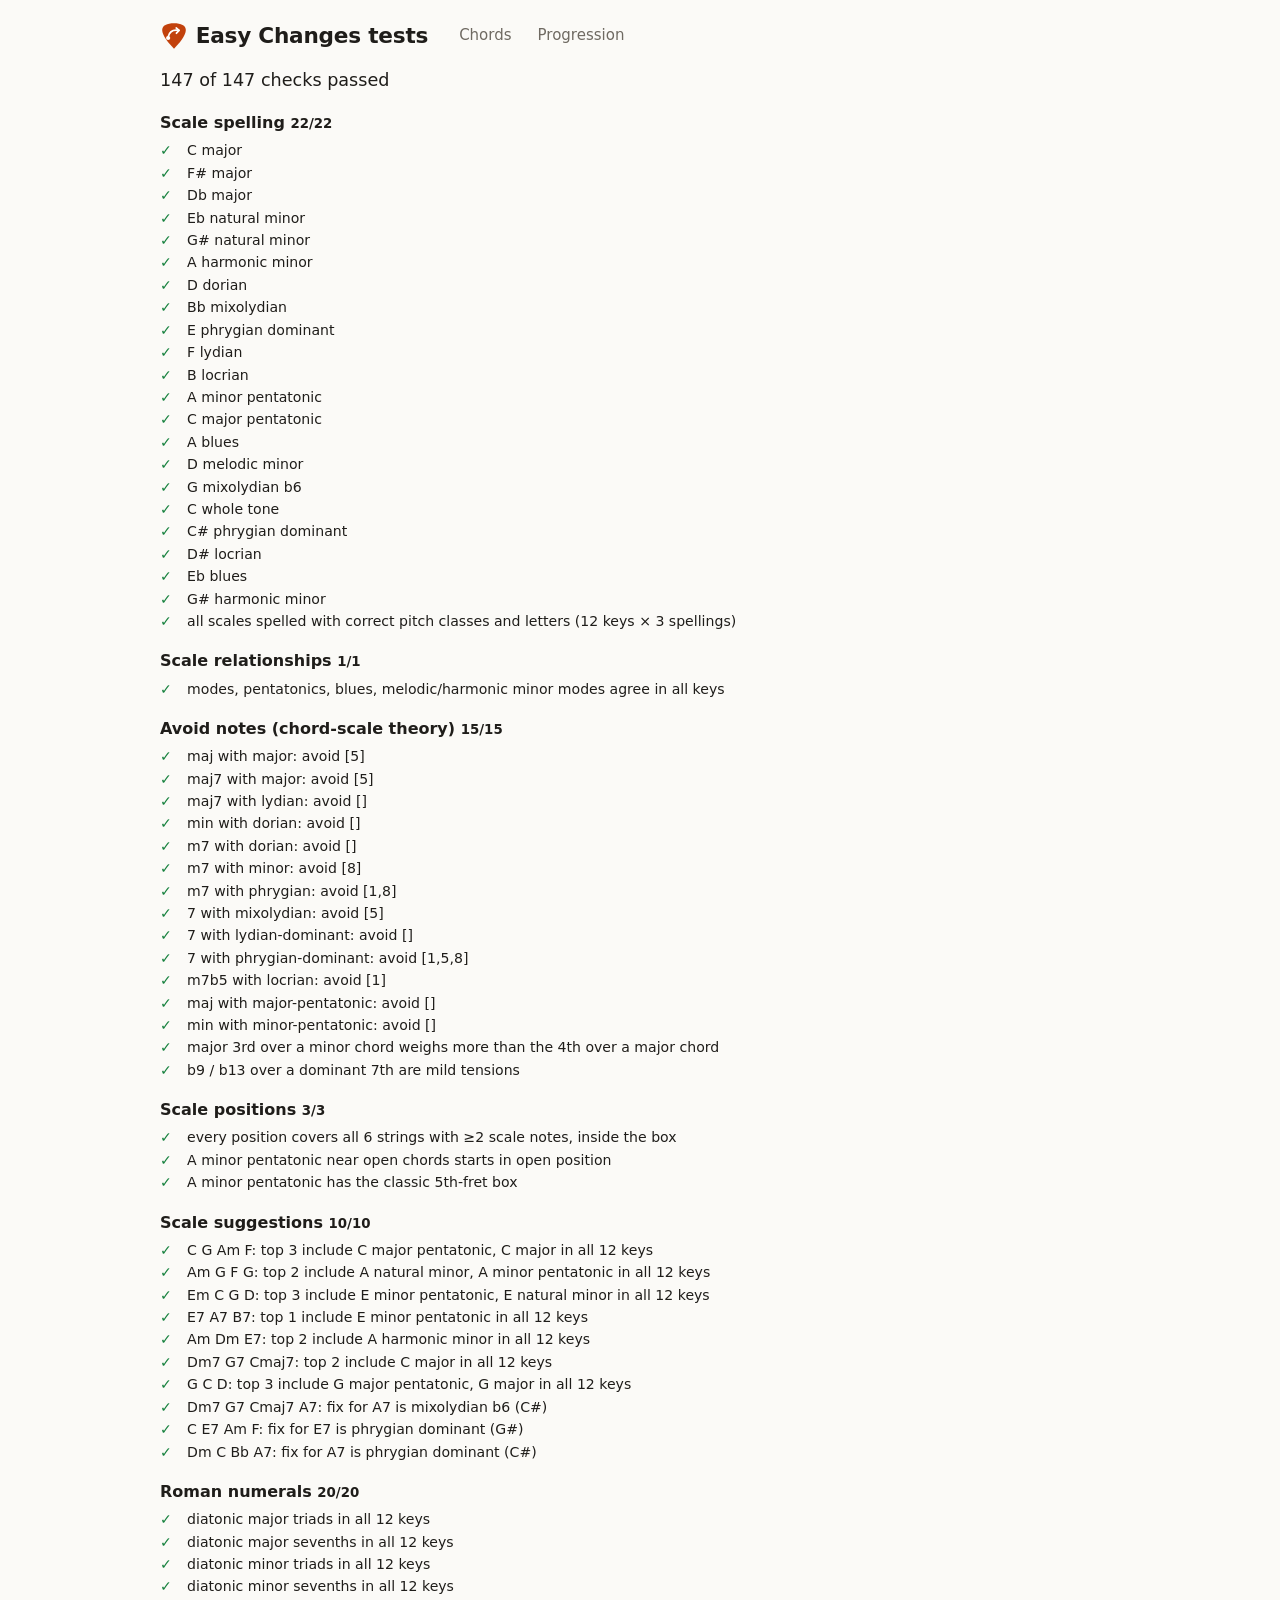
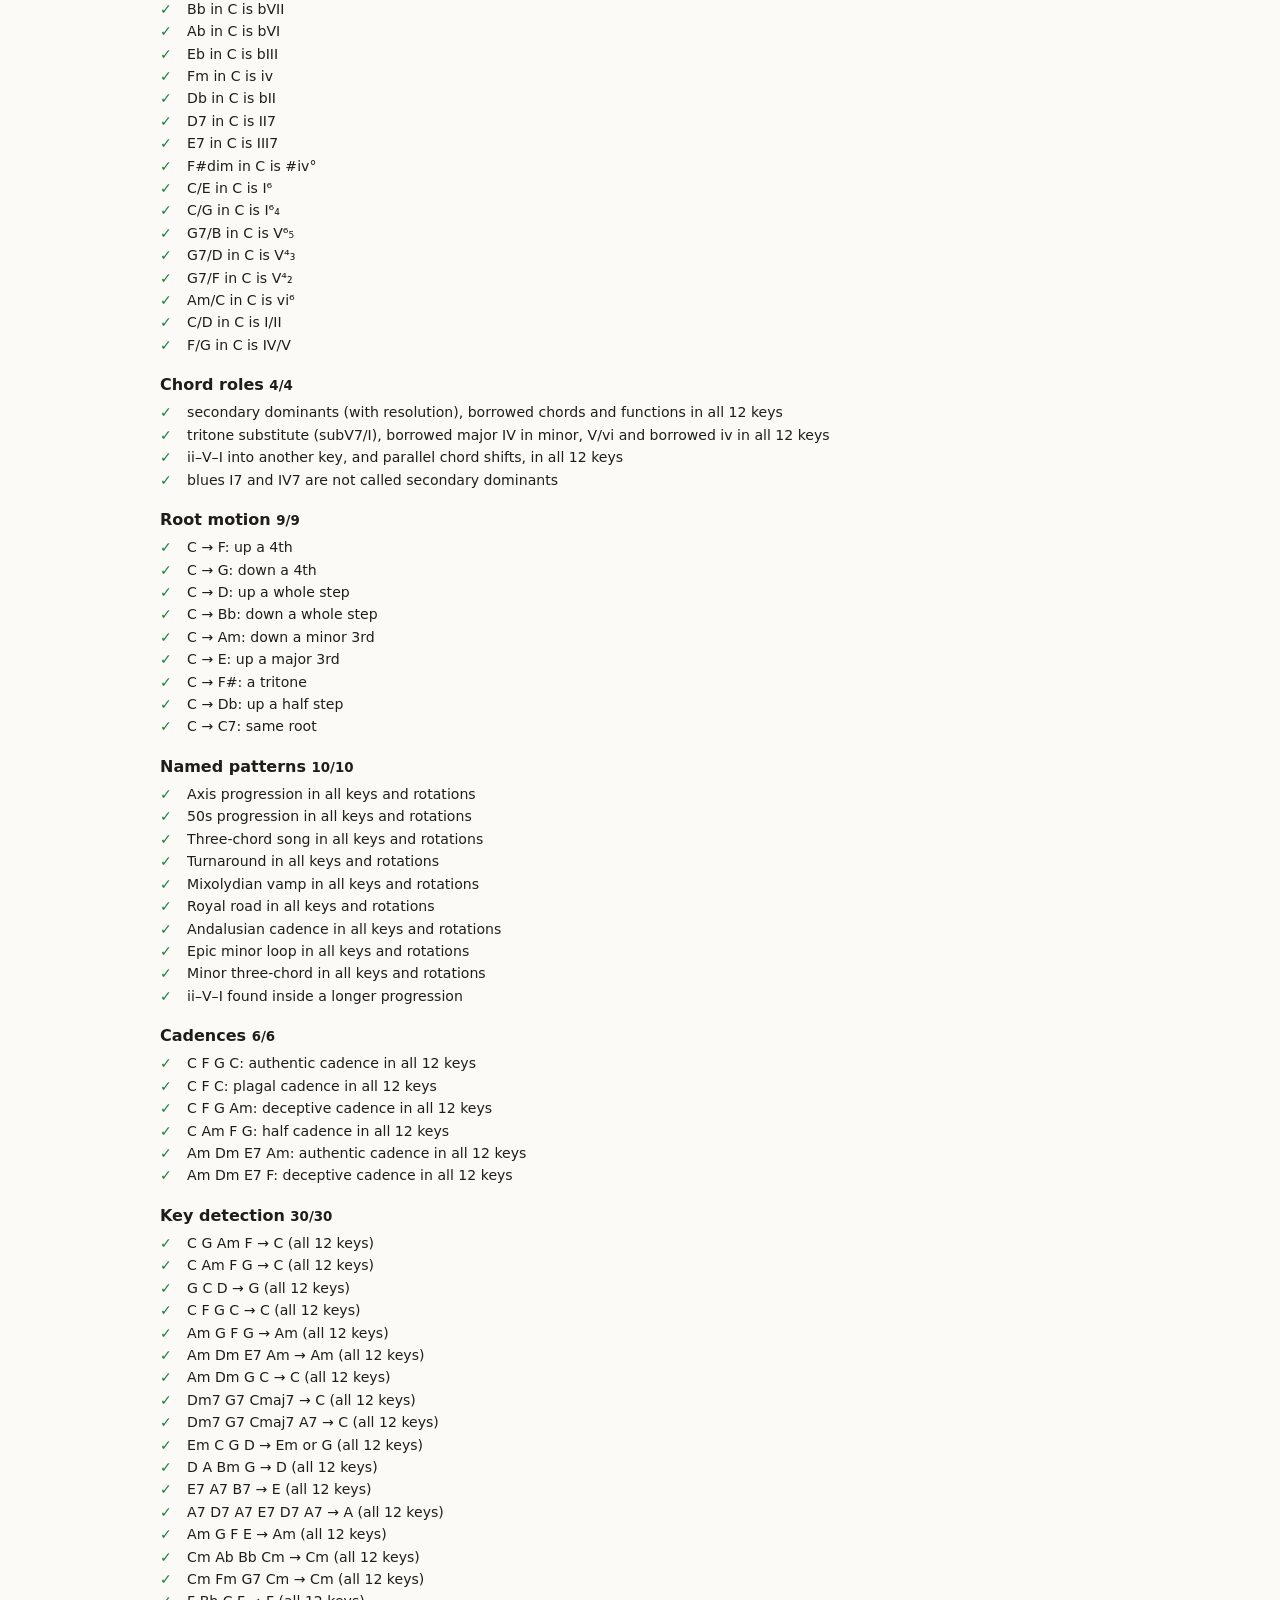
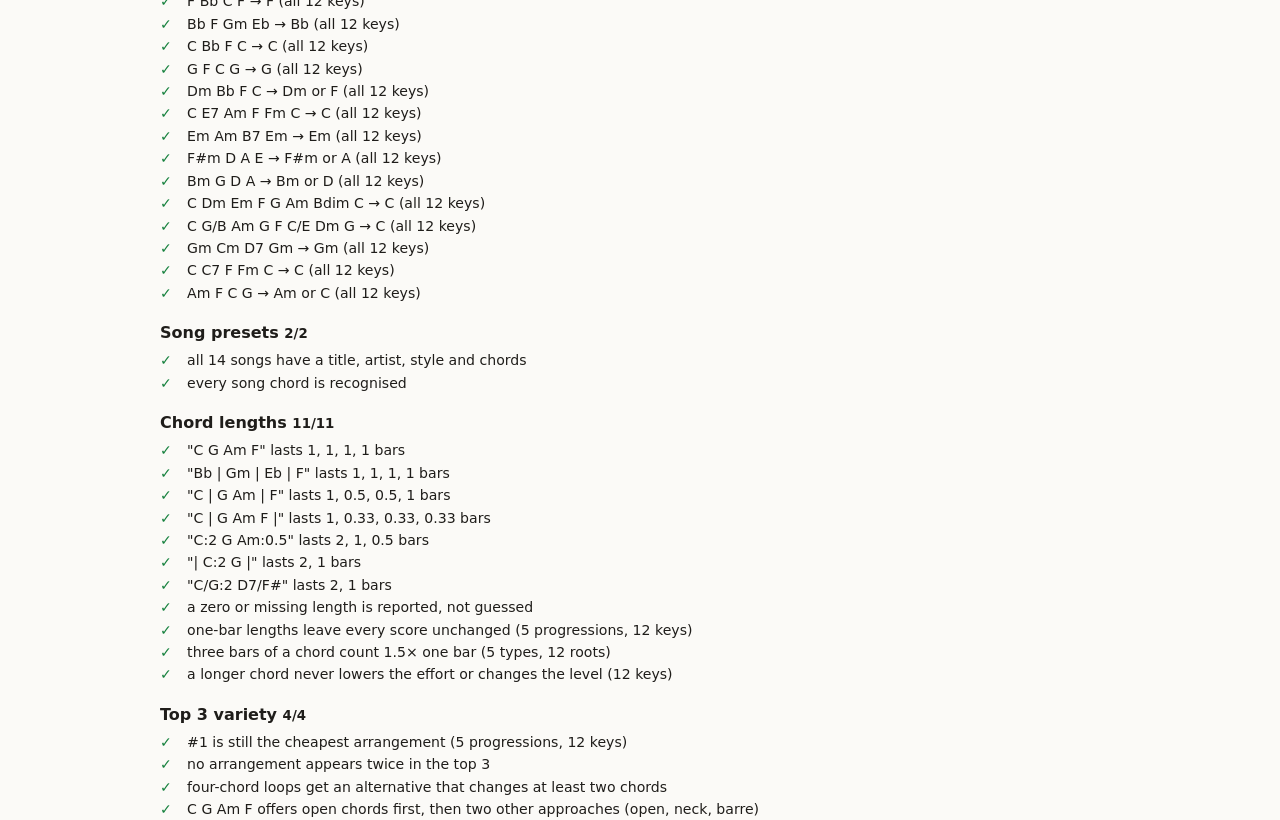
==== commit 57208a6f: "Link previews, older browsers, shareable settings, chord lengths, varied top 3 - Link previews: desc" ====
--- a/tests/index.html
+++ b/tests/index.html
@@ -5,6 +5,7 @@
   <meta name="viewport" content="width=device-width, initial-scale=1">
   <title>Easy Changes Tests</title>
   <link rel="icon" href="../img/logo.svg" type="image/svg+xml">
+  <meta name="robots" content="noindex">
   <link rel="stylesheet" href="../css/styles.css">
   <style>
     .t-summary { font-size: 1.1rem; margin: 0 0 16px; }
@@ -19,7 +20,7 @@
 </head>
 <body>
   <header><h1><img class="logo" src="../img/logo.svg" alt="">Easy Changes tests</h1><nav><a href="../index.html">Chords</a><a href="../progression.html">Progression</a></nav></header>
-  <main><noscript><p class="noscript">The tests run in your browser, so they need JavaScript. Turn it on for this site and reload the page.</p></noscript><p class="t-summary" id="summary">Running…</p><div id="out"></div></main>
+  <main><noscript><p class="notice">The tests run in your browser, so they need JavaScript. Turn it on for this site and reload the page.</p></noscript><p class="t-summary" id="summary">Running…</p><div id="out"></div></main>
   <script type="module">
     const $ = s => document.querySelector(s);
     try {
--- a/css/styles.css
+++ b/css/styles.css
@@ -109,7 +109,9 @@
 .checks input { margin: 0; accent-color: var(--accent); }
 .error { color: var(--hard); margin: 0; min-height: 1em; font-size: 0.88rem; }
 .error:empty { display: none; }
-.noscript {
+/* Shown instead of the page when it can't run: no JavaScript, or too old a browser. */
+.unsupported main > :not(.notice), .unsupported footer { display: none !important; }
+.notice {
   margin: 8px 0 16px; padding: 12px var(--gutter);
   background: var(--surface); border: 1px solid var(--line); border-left: 4px solid var(--accent);
   border-radius: var(--radius);
@@ -243,6 +245,8 @@
 .effort { font-variant-numeric: tabular-nums; }
 
 .alt-rank { font-weight: 700; color: var(--muted); }
+.alt-main { display: grid; gap: 1px; min-width: 0; }
+.alt-style { font-size: 0.75rem; color: var(--muted); }
 .alt-tabs { display: flex; flex-wrap: wrap; gap: 2px 14px; font-family: ui-monospace, "Cascadia Mono", Consolas, monospace; letter-spacing: 0.04em; }
 .alt-tabs .diff { color: var(--accent); font-weight: 700; }
 
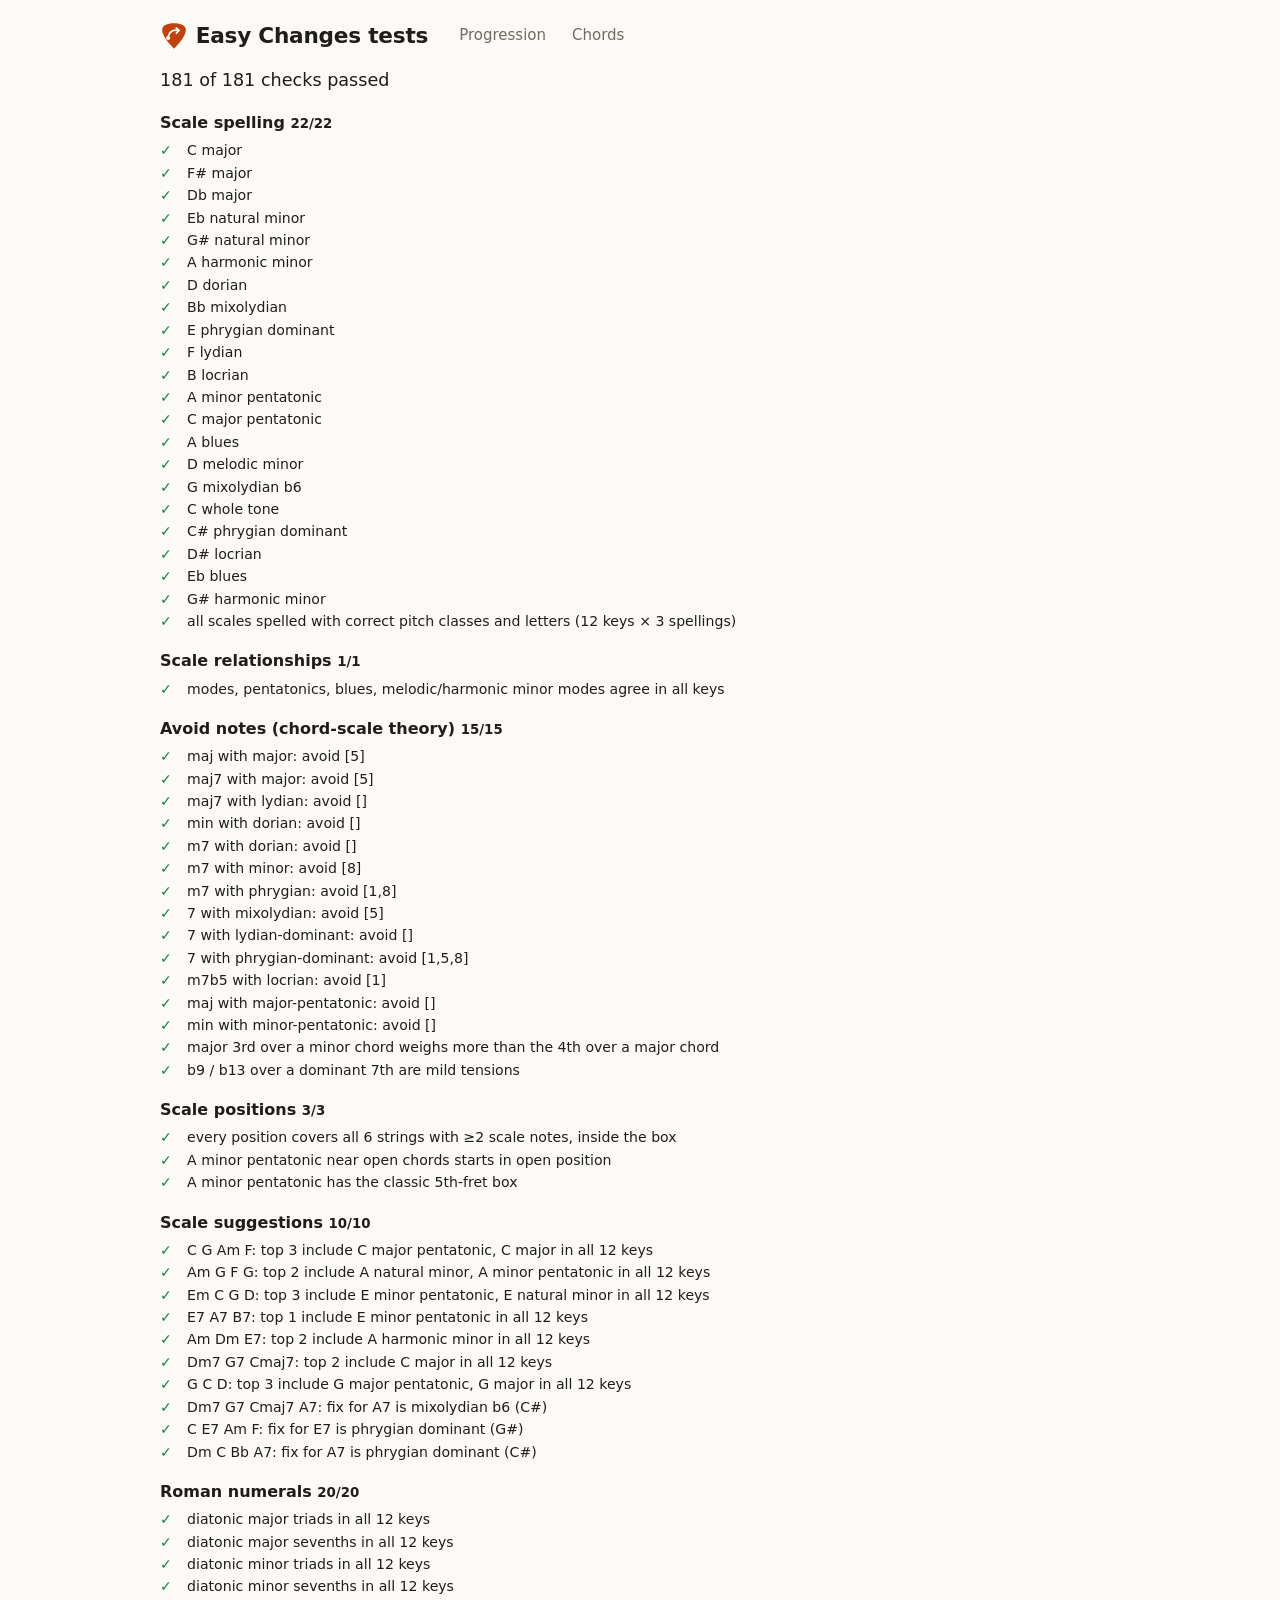
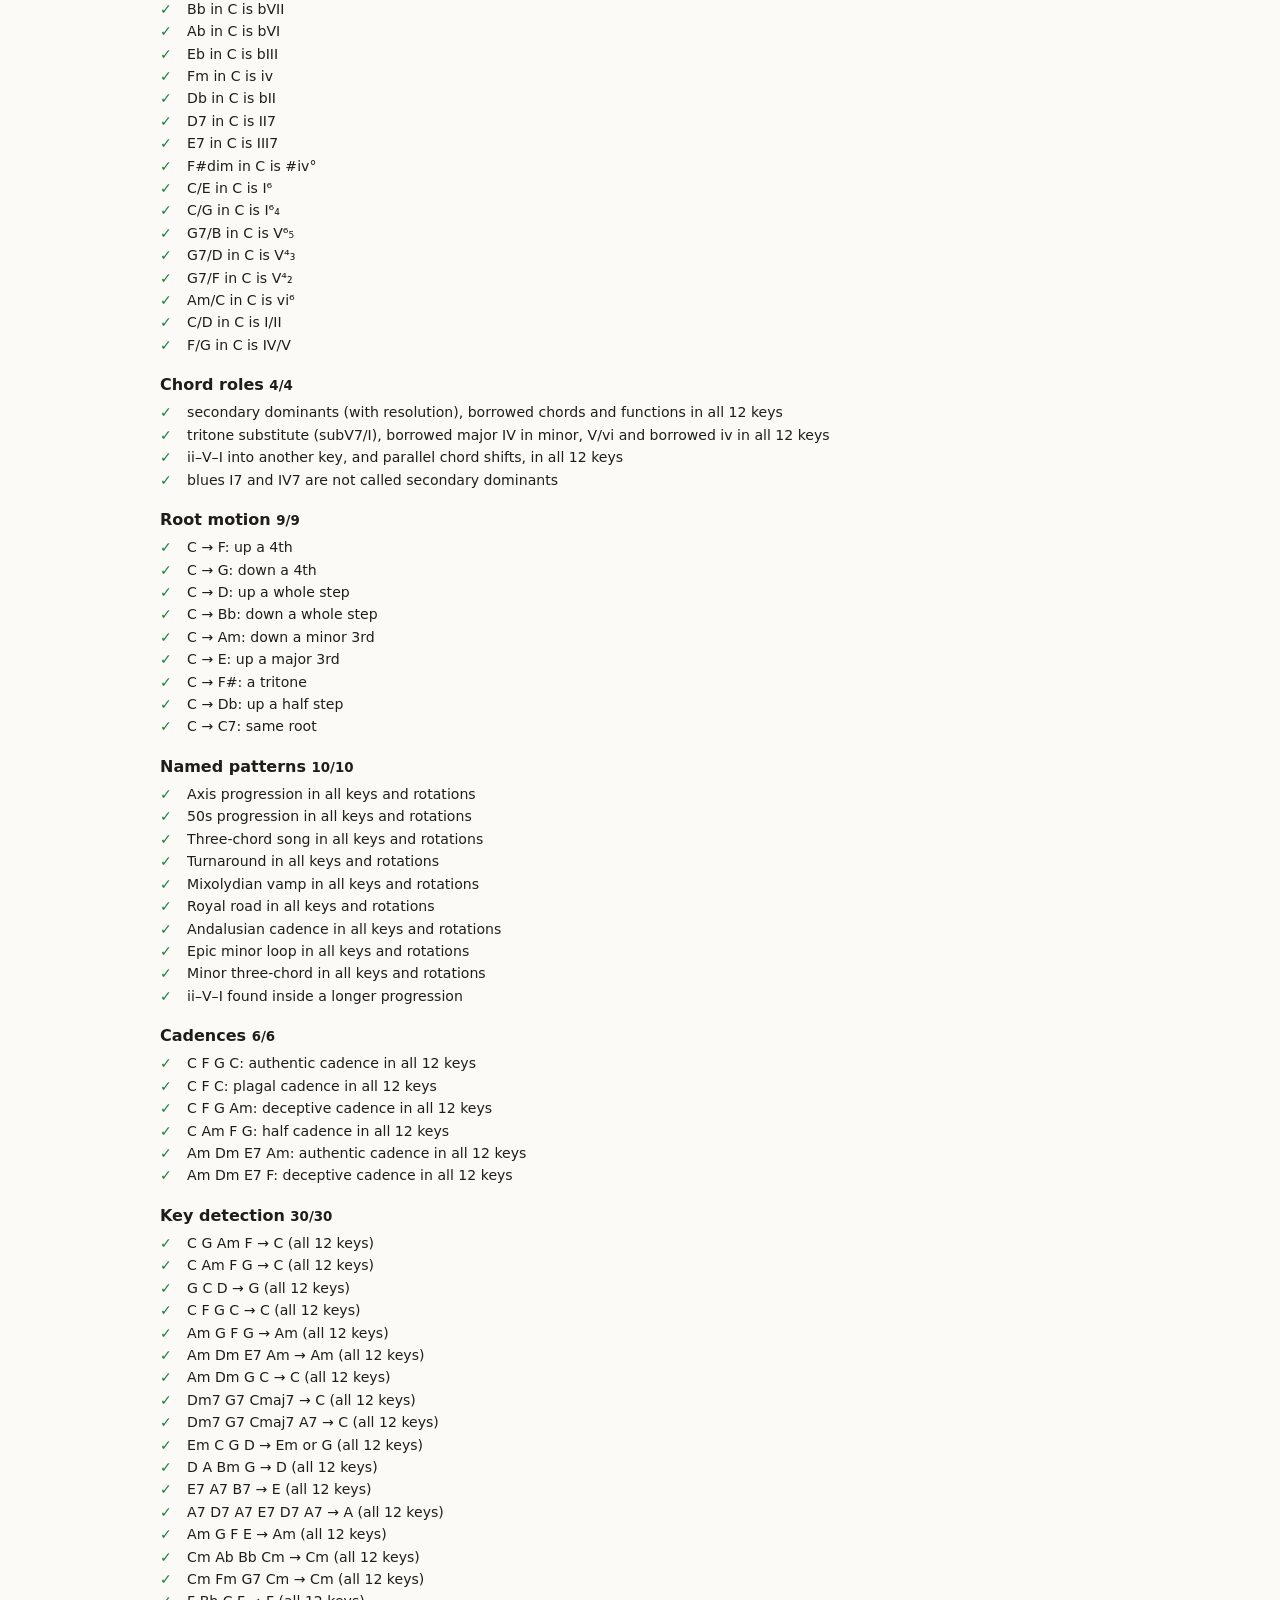
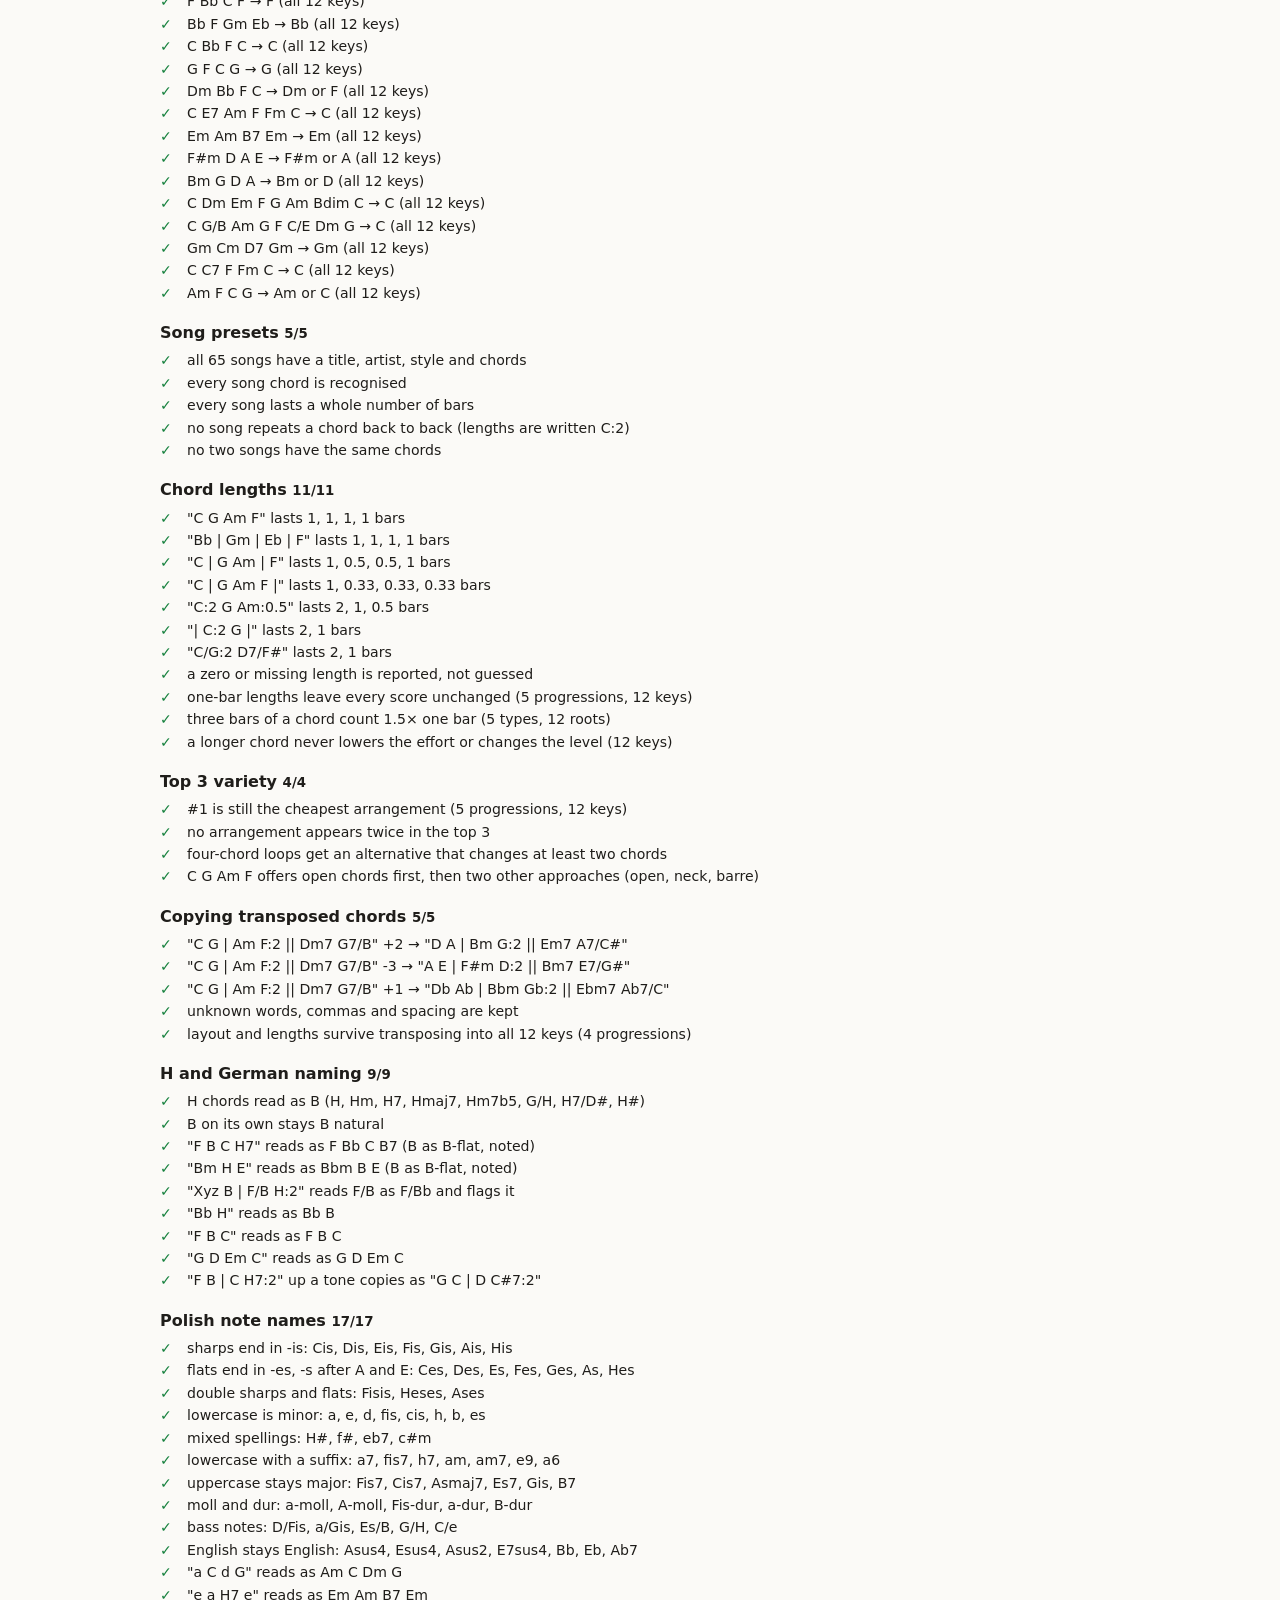
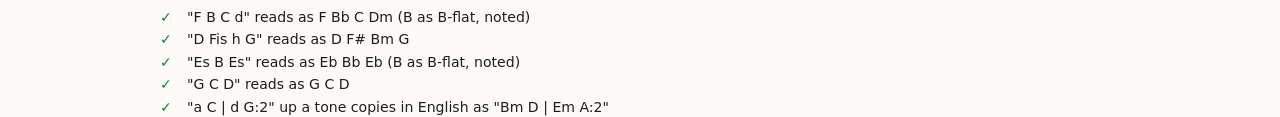
==== commit a86d5c61: "Make the progression planner the home page The planner moves to index.html and the chord lookup to c" ====
--- a/tests/index.html
+++ b/tests/index.html
@@ -19,7 +19,7 @@
   <noscript><style>#summary { display: none; }</style></noscript>
 </head>
 <body>
-  <header><h1><img class="logo" src="../img/logo.svg" alt="">Easy Changes tests</h1><nav><a href="../index.html">Chords</a><a href="../progression.html">Progression</a></nav></header>
+  <header><h1><img class="logo" src="../img/logo.svg" alt="">Easy Changes tests</h1><nav><a href="../index.html">Progression</a><a href="../chords.html">Chords</a></nav></header>
   <main><noscript><p class="notice">The tests run in your browser, so they need JavaScript. Turn it on for this site and reload the page.</p></noscript><p class="t-summary" id="summary">Running…</p><div id="out"></div></main>
   <script type="module">
     const $ = s => document.querySelector(s);
--- a/css/styles.css
+++ b/css/styles.css
@@ -85,16 +85,40 @@
   background: var(--surface); border: 1px solid var(--line); border-radius: var(--radius);
 }
 .field.wide input { height: 42px; padding: 0 12px; font-size: 1.1rem; }
+/* Label on the left, Copy link on the right, sized like the example chips so the row stays short. */
+.field-head { display: flex; align-items: center; gap: 8px 12px; }
+.label-group { position: relative; display: inline-flex; align-items: center; gap: 6px; }
+/* A small round "i"; its hint pops up under it on hover, keyboard focus, or a tap. */
+.info {
+  width: 18px; height: 18px; padding: 0; font: inherit; font-size: 0.7rem; font-weight: 700; font-style: italic; line-height: 1;
+  color: var(--muted); background: none; border: 1px solid var(--line); border-radius: 50%; cursor: help;
+}
+.info:hover, .info:focus-visible, .info[aria-expanded="true"] { color: var(--text); border-color: var(--accent); }
+.hint-pop {
+  display: none; position: absolute; top: calc(100% + 6px); left: 0; z-index: 10; width: max-content; max-width: min(420px, 80vw);
+  padding: 8px 12px; font-size: 0.85rem; line-height: 1.45; color: var(--text);
+  background: var(--surface); border: 1px solid var(--line); border-radius: var(--radius); box-shadow: 0 4px 16px rgba(0, 0, 0, 0.25);
+}
+.info:hover + .hint-pop, .info:focus-visible + .hint-pop, .hint-pop.open { display: block; }
+.field-head .song-pick { flex: 1; min-width: 0; }
+/* Wide enough for the longest title, not the whole row. */
+.field-head .song-pick select { max-width: 24rem; }
+.field-head .copy-link { margin-left: auto; }
+.icon-btn {
+  display: inline-flex; align-items: center; justify-content: center; gap: 4px;
+  padding: 4px 6px; font: inherit; font-size: 0.8rem; color: var(--muted);
+  background: var(--surface); border: 1px solid var(--line); border-radius: var(--radius); cursor: pointer;
+}
+.icon-btn:hover { color: var(--text); border-color: var(--accent); }
+.icon-btn.done { color: var(--easy); border-color: var(--easy); }
+/* The chosen key's chords as text, under the arrangement heading. */
+.chord-line { display: flex; flex-wrap: wrap; align-items: center; gap: 6px 12px; margin: 6px 0 0; }
+.chord-text { font-size: 1.05rem; word-break: break-word; }
+.chord-text small { color: var(--muted); font-size: 0.8rem; }
 .field input:focus, .field select:focus { outline: 2px solid var(--accent); outline-offset: 1px; }
 .field input.invalid { border-color: var(--hard); }
 
-.examples { display: flex; flex-wrap: wrap; gap: 6px; }
-.examples button {
-  padding: 2px 10px; font: inherit; font-size: 0.8rem; color: var(--muted);
-  background: none; border: 1px dashed var(--line); border-radius: 999px; cursor: pointer;
-}
-.examples button:hover { color: var(--text); border-color: var(--accent); }
-.song-pick { display: inline-flex; align-items: center; gap: 6px; max-width: 100%; font-size: 0.8rem; color: var(--muted); }
+.song-pick { display: inline-flex; align-items: center; gap: 6px; font-size: 0.8rem; color: var(--muted); }
 .song-pick select {
   min-width: 0; padding: 2px 6px; font: inherit; color: var(--text);
   background: var(--surface); border: 1px solid var(--line); border-radius: 999px; cursor: pointer;
@@ -103,14 +127,25 @@
 
 /* Options fill the same width as the input above them. */
 /* min(…, 100%) keeps a column from ever being wider than a small phone. */
-.options { display: grid; grid-template-columns: repeat(auto-fit, minmax(min(130px, 100%), 1fr)); gap: 12px; margin-top: 4px; }
+/* auto-fill, not auto-fit: two or three fields keep their column width instead of stretching. */
+.options { display: grid; grid-template-columns: repeat(auto-fill, minmax(min(130px, 100%), 1fr)); gap: 12px; margin-top: 4px; }
+.more-toggle {
+  align-self: end; height: var(--control-h); padding: 0 12px; font: inherit; font-size: 0.9rem; color: var(--text);
+  background: none; border: 1px dashed var(--line); border-radius: var(--radius); cursor: pointer; white-space: nowrap;
+}
+.more-toggle:hover { border-color: var(--accent); }
+#more-summary { margin: 0; }
+#more-summary:empty { display: none; }
+.more-options { display: grid; gap: 10px; }
+.more-options[hidden] { display: none; }
 .checks { display: flex; flex-wrap: wrap; gap: 6px 20px; font-size: 0.9rem; }
 .checks label { display: inline-flex; align-items: center; gap: 6px; }
 .checks input { margin: 0; accent-color: var(--accent); }
 .error { color: var(--hard); margin: 0; min-height: 1em; font-size: 0.88rem; }
-.error:empty { display: none; }
+.error:empty, #prog-note:empty { display: none; }
 /* Shown instead of the page when it can't run: no JavaScript, or too old a browser. */
 .unsupported main > :not(.notice), .unsupported footer { display: none !important; }
+.notice .error-detail { display: block; margin-top: 6px; color: var(--muted); font-family: ui-monospace, Consolas, monospace; font-size: 0.8rem; }
 .notice {
   margin: 8px 0 16px; padding: 12px var(--gutter);
   background: var(--surface); border: 1px solid var(--line); border-left: 4px solid var(--accent);
@@ -182,6 +217,12 @@
 .chord-diagram .note-name { fill: var(--muted); font-size: 10px; }
 
 /* ---- Progression page: harmony ------------------------------------------- */
+/* Folded section holding harmony and scales. */
+.theory { margin: 0 0 32px; }
+.theory > summary { cursor: pointer; padding: 10px 0; border-top: 1px solid var(--line); }
+.theory > summary .theory-title { font-size: 1.15rem; font-weight: 700; }
+.theory > summary .hint { display: inline; margin: 0 0 0 6px; }
+.theory[open] > summary { margin-bottom: 12px; }
 #harmony { margin: 0 0 28px; }
 #harmony:empty { display: none; }
 .h-flow { display: flex; flex-wrap: wrap; align-items: center; gap: 8px 4px; margin-top: 12px; }
@@ -213,7 +254,15 @@
 
 /* ---- Progression page: rankings ----------------------------------------- */
 .rankings { display: grid; grid-template-columns: repeat(auto-fit, minmax(min(340px, 100%), 1fr)); gap: 20px 24px; }
-.rankings .hint { margin: 2px 0 8px; }
+.rankings h2 { margin-bottom: 8px; cursor: help; }
+.rankings h2 small { font-size: 0.8rem; font-weight: 400; color: var(--muted); }
+.options-list li.after-gap { margin-top: 10px; }
+.show-all {
+  margin-top: 6px; padding: 2px 10px; font: inherit; font-size: 0.8rem; color: var(--muted);
+  background: none; border: 1px dashed var(--line); border-radius: 999px; cursor: pointer;
+}
+.show-all:hover { color: var(--text); border-color: var(--accent); }
+.show-all[hidden] { display: none; }
 .options-list, .alts { list-style: none; margin: 0; padding: 0; display: grid; gap: 4px; }
 
 /* Ranking rows and top-3 rows share one look and one score column. */
@@ -223,19 +272,17 @@
   font: inherit; font-size: 0.88rem; text-align: left; color: var(--text);
   background: var(--surface); border: 1px solid var(--line); border-radius: var(--radius); cursor: pointer;
 }
-.option { grid-template-columns: 5.5em minmax(0, 1fr) 44px var(--score-col); }
+.option { grid-template-columns: 5.5em minmax(0, 1fr) var(--score-col); }
 .alt { grid-template-columns: 2em minmax(0, 1fr) var(--score-col); }
 .option:hover, .alt:hover { border-color: var(--accent); }
 .option[aria-pressed="true"], .alt[aria-pressed="true"] { border-color: var(--accent); box-shadow: inset 3px 0 0 var(--accent); }
 .option.infeasible { color: var(--muted); }
-.option.infeasible .opt-score { grid-column: span 2; justify-content: flex-end; }
+.option.infeasible .opt-score { justify-content: flex-end; white-space: normal; text-align: right; }
 
 .opt-label { font-weight: 600; line-height: 1.2; }
 .opt-label small { display: block; font-weight: 400; color: var(--muted); font-size: 0.75rem; }
 .opt-chords { color: var(--muted); overflow: hidden; text-overflow: ellipsis; white-space: nowrap; }
 .opt-chords s { opacity: 0.6; }
-.opt-meter { height: 6px; background: var(--line); border-radius: 3px; overflow: hidden; }
-.opt-meter span { display: block; height: 100%; background: var(--accent); border-radius: 3px; }
 
 /* Level on the left, effort on the right, same position in every row. */
 .opt-score, .alt-cost {
@@ -309,7 +356,6 @@
 @media (max-width: 560px) {
   :root { --score-col: 9.5em; --label-col: 2.75rem; }
   .option { grid-template-columns: 5em minmax(0, 1fr) var(--score-col); }
-  .opt-meter { display: none; }
   .option.infeasible .opt-score { grid-column: 2 / -1; justify-content: flex-start; font-size: 0.8rem; white-space: normal; }
   .alt { grid-template-columns: 1.6em minmax(0, 1fr); }
   .alt-cost { grid-column: 2; justify-content: flex-start; gap: 12px; }
